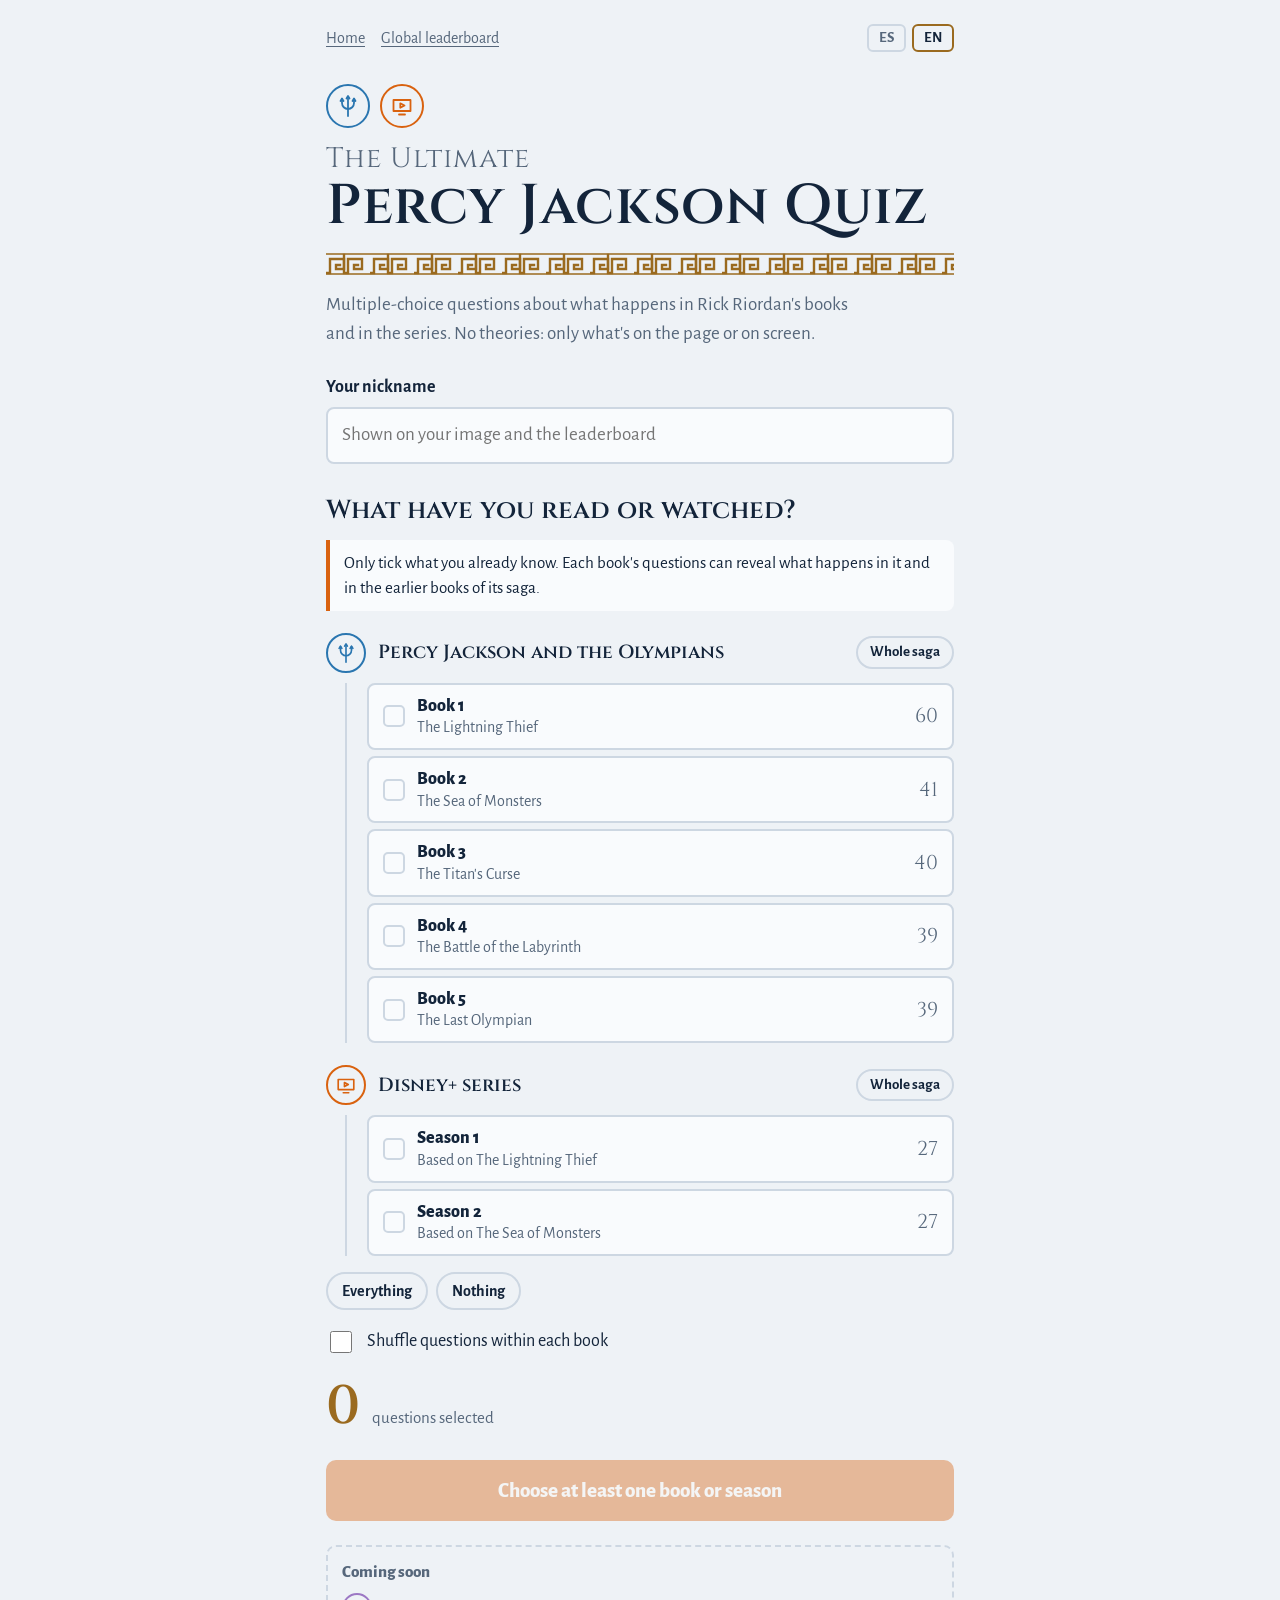
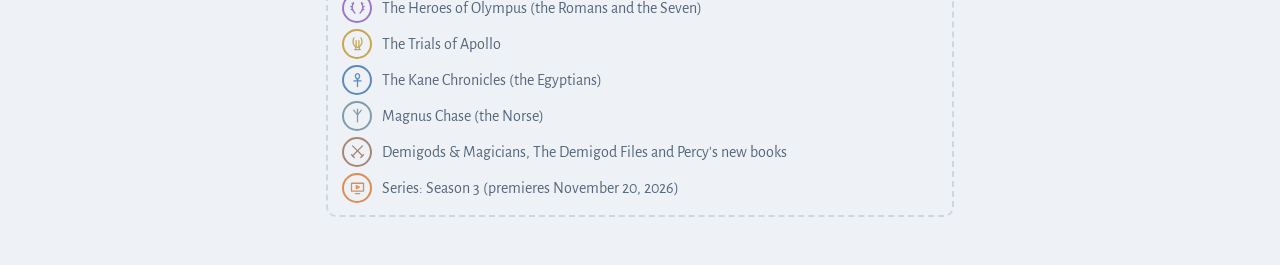
==== quiz/index.html @ 3abdea7b "Cuestionario Definitivo de Percy Jackson: libros 1-5 de PJO y temporadas 1-2 de la serie Motor del c" ====
<!DOCTYPE html>
<html lang="es">
<head>
<meta charset="utf-8">
<meta name="viewport" content="width=device-width, initial-scale=1, viewport-fit=cover">
<title>El Cuestionario Definitivo de Percy Jackson</title>
<meta name="description" content="Cuestionario de Percy Jackson libro por libro, con ranking global. The ultimate Percy Jackson quiz, book by book, with a global leaderboard.">
<link rel="preconnect" href="https://fonts.googleapis.com">
<link rel="preconnect" href="https://fonts.gstatic.com" crossorigin>
<link href="https://fonts.googleapis.com/css2?family=Cinzel:wght@400;600&family=Alegreya+Sans:wght@400;500;700;800&display=swap" rel="stylesheet">
<link rel="stylesheet" href="../comun.css">
<style>
/* ---------- inicio ---------- */
.counter-box{display:flex;align-items:baseline;gap:12px;margin:24px 0 4px}
.counter-box .big{font-family:var(--display);font-weight:600;font-size:54px;line-height:1;color:var(--bronze)}
.counter-box .lbl{color:var(--muted);font-size:17px}
.spoiler{border-left:4px solid var(--camp);background:var(--panel);padding:10px 14px;border-radius:0 8px 8px 0;margin:14px 0 0;font-size:17px}
.saga{margin-top:22px}
.saga-head{display:flex;align-items:center;gap:12px;margin-bottom:10px}
.saga-head .glyph{width:40px;height:40px}
.saga-head .glyph svg{width:22px;height:22px}
.saga-head h3{flex:1;margin:0;font-family:var(--display);font-weight:600;font-size:19px;line-height:1.2}
.saga-head .chip{font-size:15px;padding:3px 12px}
.parts{display:flex;flex-direction:column;gap:6px;padding-left:20px;border-left:2px solid var(--line);margin-left:19px}
.part{display:flex;align-items:center;gap:12px;background:var(--panel);border:2px solid var(--line);border-radius:8px;padding:10px 14px;cursor:pointer;user-select:none;transition:border-color .15s,background .15s}
.part input{position:absolute;opacity:0;pointer-events:none}
.part .box{flex:0 0 22px;height:22px;border-radius:5px;border:2px solid var(--line);display:grid;place-items:center}
.part .box svg{width:14px;height:14px;fill:none;stroke:var(--bg);stroke-width:3;stroke-linecap:round;stroke-linejoin:round;opacity:0}
.part.on{border-color:var(--sc,var(--bronze));background:var(--panel-2)}
.part.on .box{background:var(--sc,var(--bronze));border-color:var(--sc,var(--bronze))}
.part.on .box svg{opacity:1}
.part .txt{flex:1;min-width:0}
.part .name{font-weight:800;display:block;line-height:1.25}
.part .sub{color:var(--muted);font-size:16px;display:block;line-height:1.3}
.part .count{font-family:var(--display);font-size:20px;color:var(--muted)}
.part:has(input:focus-visible){outline:3px solid var(--bronze);outline-offset:2px}
.quick{display:flex;gap:8px;flex-wrap:wrap;margin:16px 0 0}
.toggle{display:flex;align-items:center;gap:12px;margin:18px 0 0;cursor:pointer}
.toggle input{width:22px;height:22px;accent-color:var(--bronze)}
.soon{margin-top:24px;border:2px dashed var(--line);border-radius:10px;padding:12px 14px}
.soon h3{margin:0 0 8px;font-size:17px;font-weight:800;color:var(--muted)}
.soon ul{margin:0;padding:0;list-style:none;display:flex;flex-direction:column;gap:6px}
.soon li{display:flex;align-items:center;gap:10px;color:var(--muted);font-size:16px}
.soon li .glyph{width:30px;height:30px;opacity:.7}
.soon li .glyph svg{width:17px;height:17px}

/* ---------- quiz ---------- */
.hud{position:sticky;top:env(safe-area-inset-top,0px);z-index:5;background:var(--bg);padding:10px 0 10px}
.hudrow{display:flex;align-items:center;gap:12px}
.hudrow .glyph{width:40px;height:40px}
.hudrow .glyph svg{width:22px;height:22px}
.hudtxt{flex:1;min-width:0}
.hudtxt b{display:block;font-family:var(--display);font-weight:600;font-size:18px;line-height:1.2;white-space:nowrap;overflow:hidden;text-overflow:ellipsis}
.hudtxt span{color:var(--muted);font-size:15px}
.hudscore{font-family:var(--display);font-weight:600;font-size:20px;color:var(--muted);white-space:nowrap}
.bar{height:8px;background:var(--panel-2);border-radius:99px;margin-top:10px;overflow:hidden;border:1px solid var(--line)}
.bar i{display:block;height:100%;background:var(--sc,var(--bronze));width:0;transition:width .3s}
.qcard{margin-top:8px}
.qsub{color:var(--muted);font-size:16px;margin:10px 0 2px}
.level{display:inline-block;font-size:14px;font-weight:700;padding:1px 10px;border-radius:99px;border:1.5px solid var(--line);color:var(--muted);margin-left:6px}
.qtext{font-family:var(--body);font-weight:700;font-size:clamp(24px,5.8vw,30px);line-height:1.22;margin:6px 0 18px;letter-spacing:-.005em}
.opts{display:flex;flex-direction:column;gap:10px}
.opt{display:flex;gap:14px;align-items:flex-start;text-align:left;width:100%;padding:13px 14px;border:2px solid var(--line);border-radius:8px;background:var(--panel);cursor:pointer;font-size:18px;line-height:1.35;transition:border-color .12s,background .12s}
.opt:hover:not(:disabled){border-color:var(--bronze)}
.opt .k{flex:0 0 30px;height:30px;border-radius:50%;background:var(--panel-2);display:grid;place-items:center;font-family:var(--display);font-weight:600;font-size:15px;border:1.5px solid var(--line)}
.opt:disabled{cursor:default}
.opt.right{border-color:var(--ok);background:var(--ok-soft)}
.opt.right .k{background:var(--ok);color:var(--bg);border-color:var(--ok)}
.opt.wrong{border-color:var(--bad);background:var(--bad-soft)}
.opt.wrong .k{background:var(--bad);color:#fff;border-color:var(--bad)}
.opt.dim{opacity:.55}
.feedback{min-height:28px;margin:14px 0 0;font-weight:800}
.feedback.ok{color:var(--ok)} .feedback.bad{color:var(--bad)}
.actions{display:flex;gap:10px;margin-top:10px}
.actions .cta{margin:0;flex:1}
.links{display:flex;justify-content:space-between;gap:12px;margin-top:22px}
.shake{animation:shake .3s}
@keyframes shake{25%{transform:translateX(-5px)}75%{transform:translateX(5px)}}

/* ---------- intermedio ---------- */
.inter{padding-top:6vh}
.inter .glyph{width:72px;height:72px}
.inter .glyph svg{width:40px;height:40px}
.inter .partno{font-weight:700;color:var(--muted);margin-top:18px}
.inter h2{font-family:var(--display);font-weight:600;font-size:clamp(32px,8vw,50px);line-height:1.05;margin:6px 0 10px}

/* ---------- resultado ---------- */
.ring{display:flex;gap:10px;margin-top:10px;flex-wrap:wrap}
.ring .glyph{animation:rise .6s ease-out both}
.ring .glyph:nth-child(2){animation-delay:.12s} .ring .glyph:nth-child(3){animation-delay:.24s}
@keyframes rise{from{opacity:0;transform:translateY(10px)}to{opacity:1;transform:none}}
.score{font-family:var(--display);font-weight:600;font-size:clamp(60px,17vw,100px);line-height:1;margin:18px 0 0}
.score small{font-size:.42em;color:var(--muted)}
.rank{font-family:var(--display);font-weight:600;font-size:clamp(25px,6.4vw,36px);line-height:1.12;margin:10px 0 4px}
.rank.perfect{color:var(--bronze)}
.pct{color:var(--muted)}
.breakdown{display:flex;flex-direction:column;gap:12px;margin-top:10px}
.brow .top{display:flex;justify-content:space-between;gap:10px;font-size:16px}
.brow .top b{font-weight:800}
.brow .top span{font-family:var(--display);font-size:17px;color:var(--muted)}
.brow .track{height:10px;background:var(--panel-2);border-radius:99px;overflow:hidden;border:1px solid var(--line);margin-top:4px}
.brow .track i{display:block;height:100%;background:var(--sc,var(--bronze))}
.share-preview{margin-top:16px;border-radius:10px;overflow:hidden;border:2px solid var(--line);background:var(--panel)}
.share-preview img{display:block;width:100%;height:auto}
.review-item{border:2px solid var(--line);border-radius:8px;padding:12px 14px;margin-top:10px;background:var(--panel)}
.review-item .q{font-weight:800;margin:0 0 6px}
.review-item .your{color:var(--bad);margin:0}
.review-item .good{color:var(--ok);margin:0}
.review-item .src{color:var(--muted);font-size:14px;margin:0 0 4px}
.pubbox{margin-top:30px;border:2px solid var(--line);border-radius:12px;padding:16px;background:var(--panel)}
.pubbox h2.sec{margin-top:0}
.pubbox input[type=text],.pubbox input[type=password]{background:var(--bg)}
.pubbox input[type=password]{letter-spacing:.3em}
.pubbox label.field{margin-top:14px}

/* ---------- ranking ---------- */
.topbar{display:flex;justify-content:flex-end;padding-top:4px}
.chips{display:flex;gap:8px;flex-wrap:wrap}
.board-list{display:flex;flex-direction:column;margin-top:14px;border:2px solid var(--line);border-radius:12px;overflow:hidden}
.brd{display:grid;grid-template-columns:44px 1fr auto;gap:10px;align-items:center;padding:10px 14px;border-top:1px solid var(--line);background:var(--panel);cursor:pointer}
.brd:first-child{border-top:0}
.brd .pos{font-family:var(--display);font-weight:600;font-size:24px;color:var(--muted)}
.brd.top1 .pos,.brd.top2 .pos,.brd.top3 .pos{color:var(--bronze)}
.brd .who{font-weight:800;overflow:hidden;text-overflow:ellipsis;white-space:nowrap}
.brd .who small{display:block;font-weight:400;color:var(--muted);font-size:14px}
.brd .pts{font-family:var(--display);font-weight:600;font-size:22px;text-align:right;line-height:1}
.brd .pts small{display:block;font-size:14px;color:var(--muted);font-family:var(--body);font-weight:400}
.brd.me{outline:2px solid var(--bronze);outline-offset:-2px}
.brd-detail{display:flex;flex-direction:column;gap:10px;padding:12px 14px 14px;background:var(--panel-2);border-top:1px solid var(--line);font-size:16px;color:var(--muted)}
.empty{padding:22px 14px;color:var(--muted);background:var(--panel)}
</style>
<script src="../config.js"></script>
<script src="../comun.js"></script>
</head>
<body>
<main class="wrap">

<nav class="langbar">
  <div style="display:flex;gap:16px">
    <a class="link" href="../" data-i18n="home"></a>
    <button class="link boardLink" data-i18n="board_link"></button>
  </div>
  <div class="langs" id="langs" role="group" aria-label="Idioma / Language"></div>
</nav>

<section id="loading"><p class="lede" style="padding-top:30vh">…</p></section>

<!-- INICIO -->
<section id="start" class="hidden">
  <div class="title-block">
    <div class="glyphs" id="titleGlyphs"></div>
    <h1><span class="small" data-i18n="title1"></span><span data-i18n="title2"></span></h1>
    <div class="meander" aria-hidden="true"></div>
    <p class="lede" data-i18n="lede"></p>
  </div>
  <div id="resumeBox" class="hidden">
    <button class="cta" id="resumeBtn" data-i18n="resume_btn"></button>
    <p class="note" id="resumeNote"></p>
  </div>
  <label class="field" for="name" data-i18n="nick_label"></label>
  <input type="text" id="name" maxlength="20" data-i18n-ph="nick_ph" autocomplete="nickname">
  <h2 class="sec" data-i18n="parts_h"></h2>
  <p class="spoiler" data-i18n="spoiler"></p>
  <div id="sagas"></div>
  <div class="quick">
    <button class="chip" data-quick="all" data-i18n="quick_all"></button>
    <button class="chip" data-quick="none" data-i18n="quick_none"></button>
  </div>
  <label class="toggle"><input type="checkbox" id="shuffle"> <span data-i18n="shuffle"></span></label>
  <div class="counter-box" aria-live="polite"><span class="big" id="selCount">0</span><span class="lbl" data-i18n="selected_q"></span></div>
  <button class="cta" id="startBtn"></button>
  <div class="soon"><h3 data-i18n="soon_h"></h3><ul id="soonList"></ul></div>
</section>

<!-- INTERMEDIO -->
<section id="inter" class="hidden inter">
  <div id="interGlyph"></div>
  <div class="partno" id="interNo"></div>
  <h2 id="interTitle"></h2>
  <p class="lede" id="interSub"></p>
  <button class="cta" id="interGo" data-i18n="inter_go"></button>
  <div class="links"><button class="link" id="interSkip" data-i18n="inter_skip"></button><button class="link" data-finish data-i18n="finish"></button></div>
</section>

<!-- PREGUNTAS -->
<section id="quiz" class="hidden">
  <div class="hud">
    <div class="hudrow"><span id="hudGlyph"></span><div class="hudtxt"><b id="hudPart"></b><span id="counter"></span></div><span class="hudscore" id="liveScore"></span></div>
    <div class="bar"><i id="barFill"></i></div>
  </div>
  <div class="qcard" id="qcard">
    <p class="qsub"><span id="qSub"></span><span class="level" id="qLevel"></span></p>
    <h2 class="qtext" id="qText"></h2>
    <div class="opts" id="opts"></div>
    <p class="feedback" id="feedback" aria-live="polite"></p>
    <div class="actions"><button class="cta hidden" id="nextBtn"></button></div>
  </div>
  <div class="links"><button class="link" id="skipBtn" data-i18n="skip_q"></button><button class="link" data-finish data-i18n="finish"></button></div>
</section>

<!-- RESULTADO -->
<section id="result" class="hidden">
  <div class="ring" id="ring"></div>
  <div class="score" id="score"></div>
  <div class="rank" id="rank"></div>
  <div class="pct" id="pct"></div>

  <div class="pubbox" id="pubBox">
    <h2 class="sec" data-i18n="pub_h"></h2>
    <p class="hint" data-i18n="pub_hint"></p>
    <label class="field" for="pubNick" data-i18n="nick_short"></label>
    <input type="text" id="pubNick" maxlength="20" autocomplete="nickname">
    <p class="form-msg info" id="nickMsg"></p>
    <label class="field" for="pubPin" data-i18n="pin_label"></label>
    <input type="password" id="pubPin" inputmode="numeric" pattern="[0-9]*" maxlength="6" autocomplete="current-password" data-i18n-ph="pin_ph">
    <p class="form-msg info" data-i18n="pin_note"></p>
    <button class="cta" id="pubBtn" data-i18n="pub_btn"></button>
    <p class="form-msg" id="pubMsg" aria-live="polite"></p>
  </div>

  <button class="cta" id="makeImg" data-i18n="make_img"></button>
  <div id="shareBox" class="hidden">
    <div class="share-preview"><img id="shareImg" alt=""></div>
    <button class="cta" id="saveImg" data-i18n="save_img"></button>
    <button class="ghost" id="shareBtn" data-i18n="share"></button>
    <p class="note" id="shareNote"></p>
  </div>

  <h2 class="sec" data-i18n="by_parts"></h2>
  <div class="breakdown" id="breakdown"></div>

  <button class="ghost" id="reviewBtn" style="margin-top:26px"></button>
  <div id="review" class="hidden"></div>
  <button class="ghost boardLink" data-i18n="board_link_btn"></button>
  <button class="ghost" id="againBtn" data-i18n="again"></button>
</section>

<!-- RANKING -->
<section id="board" class="hidden">
  <div class="topbar"><button class="link" id="boardBack" data-i18n="back"></button></div>
  <h2 class="sec" style="font-size:34px" data-i18n="board_h"></h2>
  <p class="hint" data-i18n="board_hint"></p>
  <div class="chips" id="boardChips"></div>
  <div class="board-list" id="boardList"></div>
  <button class="ghost" id="boardRefresh" data-i18n="refresh"></button>
</section>

</main>
<div class="toast hidden" id="toast" role="status"></div>
<script>
/* =====================================================================
   Idiomas. Para agregar uno nuevo (ej. portugués):
   1) crea preguntas.pt.json con los MISMOS id y la misma "correcta",
   2) agrega una entrada en LANGS y un bloque "pt" en TEXT y en SAGAS.
   ===================================================================== */
const LANGS = {
  es: { file: "preguntas.json",    label: "ES" },
  en: { file: "preguntas.en.json", label: "EN" }
};

/* Sagas: "num" es la decena de sus partes (parte 11 → saga 1, parte 91 → saga 9).
   Tiene que coincidir con la vista pj_leaderboard_sagas de Supabase. */
const SAGAS = {
  pjo:  {num:1, es:"Percy Jackson y los dioses del Olimpo", en:"Percy Jackson and the Olympians", unit:"book"},
  hoo:  {num:2, es:"Héroes del Olimpo", en:"The Heroes of Olympus", unit:"book"},
  toa:  {num:3, es:"Las pruebas de Apolo", en:"The Trials of Apollo", unit:"book"},
  kane: {num:4, es:"Las crónicas de los Kane", en:"The Kane Chronicles", unit:"book"},
  mag:  {num:5, es:"Magnus Chase y los dioses de Asgard", en:"Magnus Chase and the Gods of Asgard", unit:"book"},
  x:    {num:6, es:"Cruces y otros libros", en:"Crossovers and more", unit:"book"},
  tv:   {num:9, es:"Serie de Disney+", en:"Disney+ series", unit:"season"}
};
const SAGA_ORDER = ["pjo","hoo","toa","kane","mag","x","tv"];

const TEXT = {
es: {
  html_title: "El Cuestionario Definitivo de Percy Jackson",
  loading: "Cargando preguntas…",
  load_err: "No se pudieron cargar las preguntas. Si abriste el archivo directamente desde tu computador, súbelo a GitHub Pages o usa un servidor local.",
  home: "Inicio", board_link: "Ranking global",
  title1: "El Cuestionario Definitivo de", title2: "Percy Jackson",
  lede: "Preguntas de alternativas sobre lo que pasa en los libros de Rick Riordan y en la serie. Sin teorías: solo lo que está en la página o en pantalla.",
  selected_q: "preguntas seleccionadas",
  resume_btn: "Continuar donde quedé",
  resume_note: "Vas en la pregunta {i} de {n}. Si empiezas de nuevo, ese avance se reemplaza.",
  nick_label: "Tu nick", nick_short: "Nick",
  nick_ph: "Aparece en tu imagen y en el ranking",
  parts_h: "¿Qué has leído o visto?",
  spoiler: "Marca solo lo que ya conoces. Las preguntas de cada libro pueden revelar lo que pasa en él y en los anteriores de su saga.",
  quick_all: "Todo", quick_none: "Nada",
  saga_all: "Toda la saga", saga_none: "Quitar saga",
  shuffle: "Desordenar las preguntas dentro de cada libro",
  start_btn: "Empezar ({n} preguntas)",
  start_none: "Elige al menos un libro o temporada",
  book: "Libro {n}", season: "Temporada {n}",
  soon_h: "Próximamente",
  soon: [["hoo","Héroes del Olimpo (los romanos y los siete)"],["toa","Las pruebas de Apolo"],["kane","Las crónicas de los Kane (los egipcios)"],["mag","Magnus Chase (los nórdicos)"],["x","Semidioses y magos, Los archivos del semidiós y los libros nuevos de Percy"],["tv","Serie: Temporada 3 (se estrena el 20 de noviembre de 2026)"]],
  inter_no: "{saga} · {unit}",
  inter_count: "{n} preguntas.",
  inter_go: "Comenzar",
  inter_skip: "Saltar esta parte",
  finish: "Terminar y ver resultado",
  finish_confirm: "Toca otra vez: lo no respondido cuenta como incorrecto",
  skip_q: "Saltar pregunta",
  counter: "Pregunta {i} de {n}",
  live: "{n} ✓",
  lvl: { B: "Básico", I: "Intermedio", A: "Avanzado", E: "Experto" },
  correct: "Correcto.",
  wrong: "Incorrecto. Era la {l}.",
  next: "Siguiente", see_result: "Ver resultado",
  pct: "{p} % de aciertos",
  answered: " · respondiste {a} de {t}",
  pub_h: "Sube tu puntaje al ranking",
  pub_hint: "Tu mejor resultado en cada libro se suma a tu total. Si el nick es nuevo, queda registrado a tu nombre con este PIN; si ya es tuyo, usa el mismo PIN. Ese nick y PIN también servirán para los otros tests de Percy Jackson.",
  nick_rules: "De 3 a 20 caracteres: letras, números, punto, guion o guion bajo.",
  pin_label: "PIN de 6 dígitos", pin_ph: "••••••",
  pin_note: "Guárdalo: no se puede recuperar.",
  pub_btn: "Publicar mi puntaje", publishing: "Publicando…",
  nick_taken: "Este nick ya está registrado. Si es tuyo, escribe tu PIN.",
  nick_free: "Nick disponible. Quedará registrado con el PIN que elijas.",
  nick_banned: "Ese nick no está permitido. Elige otro.",
  err_nick_invalido: "El nick debe tener de 3 a 20 caracteres: letras, números, punto, guion o guion bajo.",
  err_nick_no_permitido: "Ese nick no está permitido. Elige otro.",
  err_pin_invalido: "El PIN debe tener exactamente 6 dígitos.",
  err_partes_invalidas: "No se reconocieron los libros jugados. Recarga la página e inténtalo otra vez.",
  err_respuestas_invalidas: "No se pudieron leer tus respuestas. Recarga la página e inténtalo otra vez.",
  err_reintentar: "Alguien registró ese nick en este mismo instante. Inténtalo de nuevo.",
  err_generic: "No se pudo publicar. Inténtalo otra vez.",
  pin_wrong: "PIN incorrecto para ese nick. Te quedan {n} intentos antes de un bloqueo de 15 minutos.",
  locked: "Demasiados intentos fallidos con ese nick. Espera 15 minutos o usa otro nick.",
  network: "No hay conexión con el servidor del ranking. Revisa tu internet e inténtalo otra vez.",
  registered: "Nick registrado. ",
  published: "Puesto {p} del ranking. Tu total: {c} correctas · libros y temporadas jugados: {n} · completos: {d}.",
  best_kept: " Esta vez no superaste tus mejores resultados por libro, así que tu total no cambió.",
  published_as: "Publicado como {nick}. Puesto {p} del ranking.",
  make_img: "Crear imagen para compartir", revealing: "Creando la imagen…",
  save_img: "Descargar imagen", share: "Compartir",
  save_note: "Si no se descargó, mantén presionada la imagen (o clic derecho) para guardarla.",
  copied: "Texto copiado: pégalo junto a tu imagen",
  img_alt: "Imagen con tu resultado",
  by_parts: "Por libro",
  review_show: "Ver mis errores", review_hide: "Ocultar mis errores",
  no_errors: "No tuviste errores. Nada que revisar.",
  your_answer: "Tu respuesta: {x}", unanswered: "Sin responder", right_answer: "Correcta: {x}",
  board_link_btn: "Ver ranking global", again: "Jugar otra vez",
  back: "Volver",
  board_h: "Ranking global",
  board_hint: "Cada nick suma su mejor resultado en cada libro y temporada, así que puedes jugarlos por separado y tu total se va acumulando. Filtra por saga para compararte solo en lo que has leído. Se ordena por respuestas correctas; en empate, gana quien respondió menos preguntas. Toca un nombre para ver su detalle.",
  filter_all: "Todo", filter_full: "Todo completo ({n})",
  detail_loading: "Cargando detalle…", detail_err: "No se pudo cargar el detalle.",
  board_loading: "Cargando…",
  board_empty: "Todavía no hay puntajes aquí. El primero puede ser el tuyo.",
  board_err: "No se pudo cargar el ranking. Revisa tu conexión y toca Actualizar.",
  board_off: "El ranking global todavía no está configurado en este sitio.",
  refresh: "Actualizar",
  row_of: "de {n}", row_sub: "{a} % · {d} de {n} completos",
  ranks: ["Mortal engañado por la Niebla","Sátiro buscador novato","Campista sin reconocer de la cabaña 11","Alumno de Quirón","Ganador de captura la bandera","Héroe con su propia misión","Consejero jefe de cabaña","Guardián del pino de Thalia","Invitado de honor en el Olimpo","Campeón de los dioses"],
  perfect_all: "Eres el Oráculo de Delfos: nada se te escapa",
  perfect_multi: "Eres Atenea: la sabiduría hecha diosa",
  perfect_part: {11:"Eres Percy Jackson: devolviste el rayo maestro", 12:"Eres Annabeth: escuchaste a las sirenas y viviste para contarlo", 13:"Eres Artemisa: ninguna presa se te escapa", 14:"Eres Dédalo: conoces cada pasillo del Laberinto", 15:"Eres el héroe de la Gran Profecía", 91:"Eres Quirón: entrenador de héroes, también en pantalla", 92:"Eres Tyson: el mejor hermano que un mestizo podría tener"},
  perfect_note: "100 % de aciertos. Desbloqueaste un título secreto.",
  img_correct: "respuestas correctas",
  img_pct: "{p} % de aciertos", img_pos: "puesto {p}",
  img_turn: "Resultado de {name}", img_done: "Mi resultado",
  img_title: "El Cuestionario Definitivo de Percy Jackson",
  img_cta_site: "¿Me superas? {site}", img_cta: "¿Sabes más que yo? Te reto.",
  share_text: "Saqué {r}/{t} en El Cuestionario Definitivo de Percy Jackson: \"{rank}\". ¿Me superas?{site}"
},
en: {
  html_title: "The Ultimate Percy Jackson Quiz",
  loading: "Loading questions…",
  load_err: "The questions couldn't be loaded. If you opened the file straight from your computer, upload it to GitHub Pages or use a local server.",
  home: "Home", board_link: "Global leaderboard",
  title1: "The Ultimate", title2: "Percy Jackson Quiz",
  lede: "Multiple-choice questions about what happens in Rick Riordan's books and in the series. No theories: only what's on the page or on screen.",
  selected_q: "questions selected",
  resume_btn: "Continue where I left off",
  resume_note: "You're on question {i} of {n}. Starting over replaces that progress.",
  nick_label: "Your nickname", nick_short: "Nickname",
  nick_ph: "Shown on your image and the leaderboard",
  parts_h: "What have you read or watched?",
  spoiler: "Only tick what you already know. Each book's questions can reveal what happens in it and in the earlier books of its saga.",
  quick_all: "Everything", quick_none: "Nothing",
  saga_all: "Whole saga", saga_none: "Clear saga",
  shuffle: "Shuffle questions within each book",
  start_btn: "Start ({n} questions)",
  start_none: "Choose at least one book or season",
  book: "Book {n}", season: "Season {n}",
  soon_h: "Coming soon",
  soon: [["hoo","The Heroes of Olympus (the Romans and the Seven)"],["toa","The Trials of Apollo"],["kane","The Kane Chronicles (the Egyptians)"],["mag","Magnus Chase (the Norse)"],["x","Demigods & Magicians, The Demigod Files and Percy's new books"],["tv","Series: Season 3 (premieres November 20, 2026)"]],
  inter_no: "{saga} · {unit}",
  inter_count: "{n} questions.",
  inter_go: "Begin",
  inter_skip: "Skip this part",
  finish: "Finish and see results",
  finish_confirm: "Tap again: unanswered questions count as wrong",
  skip_q: "Skip question",
  counter: "Question {i} of {n}",
  live: "{n} ✓",
  lvl: { B: "Basic", I: "Intermediate", A: "Advanced", E: "Expert" },
  correct: "Correct.",
  wrong: "Wrong. It was {l}.",
  next: "Next", see_result: "See results",
  pct: "{p}% correct",
  answered: " · you answered {a} of {t}",
  pub_h: "Post your score to the leaderboard",
  pub_hint: "Your best result in each book adds up to your total. If the nickname is new, it's registered to you with this PIN; if it's already yours, use the same PIN. The same nickname and PIN will work for the other Percy Jackson tests too.",
  nick_rules: "3 to 20 characters: letters, numbers, period, hyphen or underscore.",
  pin_label: "6-digit PIN", pin_ph: "••••••",
  pin_note: "Keep it safe: it can't be recovered.",
  pub_btn: "Post my score", publishing: "Posting…",
  nick_taken: "This nickname is already registered. If it's yours, enter your PIN.",
  nick_free: "Nickname available. It will be registered with the PIN you choose.",
  nick_banned: "That nickname isn't allowed. Choose another one.",
  err_nick_invalido: "The nickname must be 3 to 20 characters: letters, numbers, period, hyphen or underscore.",
  err_nick_no_permitido: "That nickname isn't allowed. Choose another one.",
  err_pin_invalido: "The PIN must be exactly 6 digits.",
  err_partes_invalidas: "The books you played weren't recognized. Reload the page and try again.",
  err_respuestas_invalidas: "Your answers couldn't be read. Reload the page and try again.",
  err_reintentar: "Someone registered that nickname at the same moment. Try again.",
  err_generic: "Your score couldn't be posted. Try again.",
  pin_wrong: "Wrong PIN for that nickname. {n} attempts left before a 15-minute lock.",
  locked: "Too many failed attempts with that nickname. Wait 15 minutes or use another nickname.",
  network: "Can't reach the leaderboard server. Check your connection and try again.",
  registered: "Nickname registered. ",
  published: "Rank {p} on the leaderboard. Your total: {c} correct · books and seasons played: {n} · completed: {d}.",
  best_kept: " This time you didn't beat your best results per book, so your total didn't change.",
  published_as: "Posted as {nick}. Rank {p} on the leaderboard.",
  make_img: "Create an image to share", revealing: "Creating the image…",
  save_img: "Download image", share: "Share",
  save_note: "If it didn't download, press and hold the image (or right-click it) to save it.",
  copied: "Text copied: paste it with your image",
  img_alt: "Image with your result",
  by_parts: "By book",
  review_show: "See my mistakes", review_hide: "Hide my mistakes",
  no_errors: "No mistakes. Nothing to review.",
  your_answer: "Your answer: {x}", unanswered: "Not answered", right_answer: "Correct: {x}",
  board_link_btn: "See the global leaderboard", again: "Play again",
  back: "Back",
  board_h: "Global leaderboard",
  board_hint: "Each nickname adds up its best result in each book and season, so you can play them separately and your total keeps growing. Filter by saga to compare yourself only on what you've read. Ranked by correct answers; ties go to whoever answered fewer questions. Tap a name to see the details.",
  filter_all: "Everything", filter_full: "All completed ({n})",
  detail_loading: "Loading details…", detail_err: "The details couldn't be loaded.",
  board_loading: "Loading…",
  board_empty: "No scores here yet. The first one could be yours.",
  board_err: "The leaderboard couldn't be loaded. Check your connection and tap Refresh.",
  board_off: "The global leaderboard isn't set up on this site yet.",
  refresh: "Refresh",
  row_of: "of {n}", row_sub: "{a}% · {d} of {n} completed",
  ranks: ["Mortal fooled by the Mist","Rookie satyr searcher","Unclaimed camper in Cabin 11","Chiron's student","Capture-the-flag winner","Hero with a quest of their own","Head cabin counselor","Guardian of Thalia's pine","Guest of honor on Olympus","Champion of the gods"],
  perfect_all: "You are the Oracle of Delphi: nothing gets past you",
  perfect_multi: "You are Athena: wisdom made goddess",
  perfect_part: {11:"You are Percy Jackson: you returned the master bolt", 12:"You are Annabeth: you heard the Sirens and lived to tell", 13:"You are Artemis: no quarry escapes you", 14:"You are Daedalus: you know every passage of the Labyrinth", 15:"You are the hero of the Great Prophecy", 91:"You are Chiron: trainer of heroes, on screen too", 92:"You are Tyson: the best brother a half-blood could have"},
  perfect_note: "100% correct. You unlocked a secret title.",
  img_correct: "correct answers",
  img_pct: "{p}% correct", img_pos: "rank {p}",
  img_turn: "{name}'s result", img_done: "My result",
  img_title: "The Ultimate Percy Jackson Quiz",
  img_cta_site: "Can you beat me? {site}", img_cta: "Think you know more? I dare you.",
  share_text: "I scored {r}/{t} on The Ultimate Percy Jackson Quiz: \"{rank}\". Can you beat me?{site}"
}
};

const CFG = window.PJ_CONFIG || {};
const API = (CFG.SUPABASE_URL || "").replace(/\/+$/, "");
const KEYAPI = CFG.SUPABASE_KEY || "";
const ONLINE = !!(API && KEYAPI);
const LETTERS = ["A","B","C","D"];
const KEY = "pj-quiz-v1";
const NICK_RE = /^[A-Za-z0-9_.ÁÉÍÓÚÜÑáéíóúüñ-]{3,20}$/;
const PIN_RE = /^[0-9]{6}$/;
const RANK_CUTS = [0, 0.1, 0.2, 0.3, 0.4, 0.5, 0.6, 0.7, 0.8, 0.9];
// Colores de cada saga en la imagen para compartir (siempre fondo oscuro)
const COLORS = {pjo:"#5fb2ee", hoo:"#b58ae6", toa:"#f0c24b", kane:"#6fa0ea", mag:"#8fc0d3", x:"#d39a73", tv:"#ff8a33"};

let LANG = "es", DATA = [], BYID = {};
const CACHE = {};
const $ = s => document.querySelector(s);
const screens = ["loading","start","inter","quiz","result","board"];
let prevScreen = "start";

function t(key, vars){
  let s = (TEXT[LANG] && TEXT[LANG][key]) ?? TEXT.es[key] ?? key;
  if (typeof s === "string" && vars) s = s.replace(/\{(\w+)\}/g, (_, k) => (k in vars ? vars[k] : ""));
  return s;
}
function sagaName(k){ return (SAGAS[k] || {})[LANG] || k; }
function unitLabel(p){ return t((SAGAS[p.saga] || {}).unit === "season" ? "season" : "book", {n: p.libro}); }
function partName(p){ return `${unitLabel(p)}: ${p.title}`; }
function scVar(p){ return `var(--s-${p.saga})`; }
function currentScreen(){ return screens.find(s => !$("#"+s).classList.contains("hidden")); }
function show(id){
  const curId = currentScreen();
  if (id === "board" && curId && curId !== "board") prevScreen = curId;
  screens.forEach(s => $("#"+s).classList.toggle("hidden", s !== id));
  window.scrollTo(0, 0);
}
function toast(msg){const el=$("#toast");el.textContent=msg;el.classList.remove("hidden");clearTimeout(el._h);el._h=setTimeout(()=>el.classList.add("hidden"),2800);}
function store(k,v){try{localStorage.setItem(k,v);}catch(e){}}
function read(k){try{return localStorage.getItem(k);}catch(e){return null;}}

let S = null;
function save(){store(KEY,JSON.stringify(S));}
function load(){try{return JSON.parse(read(KEY)||"null");}catch(e){return null;}}
function clearSave(){try{localStorage.removeItem(KEY);}catch(e){}}

/* ---------- idioma ---------- */
function sagasPresent(){ return SAGA_ORDER.filter(k => DATA.some(p => p.saga === k)); }
function applyStatic(){
  document.documentElement.lang = LANG;
  document.title = t("html_title");
  document.querySelectorAll("[data-i18n]").forEach(el => { el.textContent = t(el.dataset.i18n); });
  document.querySelectorAll("[data-i18n-ph]").forEach(el => { el.placeholder = t(el.dataset.i18nPh); });
  $("#shareImg").alt = t("img_alt");
  document.querySelectorAll("[data-finish]").forEach(b => { b.dataset.label = t("finish"); b.dataset.armed = ""; b.textContent = t("finish"); });
  const soon = $("#soonList"); soon.innerHTML = "";
  t("soon").forEach(([k, txt]) => { const li = document.createElement("li"); li.innerHTML = PJ.glyph(k) + '<span class="soon-t"></span>'; li.querySelector(".soon-t").textContent = txt; soon.appendChild(li); });
  renderBoardChips();
  const box = $("#langs"); box.innerHTML = "";
  Object.entries(LANGS).forEach(([code, l]) => {
    const b = document.createElement("button");
    b.className = "langbtn" + (code === LANG ? " on" : "");
    b.textContent = l.label; b.setAttribute("aria-pressed", code === LANG);
    b.addEventListener("click", () => setLang(code));
    box.appendChild(b);
  });
}
async function fetchLang(code){
  if (CACHE[code]) return CACHE[code];
  const r = await fetch(LANGS[code].file, {cache: "no-cache"});
  if (!r.ok) throw new Error("load");
  const raw = await r.json();
  CACHE[code] = raw.map(p => ({n:p.parte, saga:p.saga, libro:p.libro, short:p.corto, title:p.titulo,
    q:p.preguntas.map(q => ({id:q.id, lvl:q.nivel, sub:q.sub, text:q.pregunta, opts:q.opciones, ok:"abcd".indexOf(q.correcta)}))}));
  return CACHE[code];
}
function indexData(){ BYID = {}; DATA.forEach(p => p.q.forEach(q => BYID[q.id] = q)); }
async function setLang(code){
  if (!LANGS[code]) return;
  let data;
  try { data = await fetchLang(code); } catch(e) { toast(t("load_err")); return; }
  LANG = code; PJ.saveLang(code);
  DATA = data; indexData();
  applyStatic();
  const scr = currentScreen();
  if (scr === "start") { renderParts(); renderResume(); }
  else if (scr === "inter") showInter(cur()[0]);
  else if (scr === "quiz") renderQ();
  else if (scr === "result") renderResult(false);
  else if (scr === "board") loadBoard();
}

/* ---------- API ---------- */
function headers(){
  const h={"Content-Type":"application/json","apikey":KEYAPI};
  if(KEYAPI.startsWith("eyJ")) h["Authorization"]="Bearer "+KEYAPI;
  return h;
}
async function rpc(fn, body){
  const r = await fetch(`${API}/rest/v1/rpc/${fn}`,{method:"POST",headers:headers(),body:JSON.stringify(body)});
  if(!r.ok) throw new Error("http_"+r.status);
  return r.json();
}

/* ---------- inicio ---------- */
const selected = new Set();
const CHECK = '<svg viewBox="0 0 16 16"><path d="M3 8.5 6.5 12 13 4.5"/></svg>';
function renderParts(){
  const wrap=$("#sagas"); wrap.innerHTML="";
  sagasPresent().forEach(k=>{
    const parts=DATA.filter(p=>p.saga===k);
    const allOn=parts.every(p=>selected.has(p.n));
    const sec=document.createElement("div"); sec.className="saga";
    sec.innerHTML=`<div class="saga-head">${PJ.glyph(k)}<h3></h3><button class="chip"></button></div><div class="parts"></div>`;
    sec.querySelector("h3").textContent=sagaName(k);
    const chip=sec.querySelector(".chip");
    chip.textContent=allOn?t("saga_none"):t("saga_all");
    chip.addEventListener("click",()=>{parts.forEach(p=>allOn?selected.delete(p.n):selected.add(p.n));renderParts();});
    const box=sec.querySelector(".parts");
    parts.forEach(p=>{
      const on=selected.has(p.n);
      const l=document.createElement("label");
      l.className="part"+(on?" on":"");
      l.style.setProperty("--sc",scVar(p));
      l.innerHTML=`<input type="checkbox" ${on?"checked":""}><span class="box">${CHECK}</span><span class="txt"><span class="name"></span><span class="sub"></span></span><span class="count">${p.q.length}</span>`;
      l.querySelector(".name").textContent=unitLabel(p);
      l.querySelector(".sub").textContent=p.title;
      l.querySelector("input").addEventListener("change",e=>{e.target.checked?selected.add(p.n):selected.delete(p.n);renderParts();});
      box.appendChild(l);
    });
    wrap.appendChild(sec);
  });
  const n=DATA.filter(p=>selected.has(p.n)).reduce((s,p)=>s+p.q.length,0);
  $("#selCount").textContent=n;
  $("#startBtn").disabled=n===0;
  $("#startBtn").textContent=n?t("start_btn",{n}):t("start_none");
}
function renderResume(){
  if(S&&!S.done&&S.pos<S.order.length){
    $("#resumeBox").classList.remove("hidden");
    $("#resumeNote").textContent=t("resume_note",{i:S.pos+1,n:S.order.length});
  } else $("#resumeBox").classList.add("hidden");
}
document.querySelectorAll("[data-quick]").forEach(b=>b.addEventListener("click",()=>{
  selected.clear();
  if(b.dataset.quick==="all")DATA.forEach(p=>selected.add(p.n));
  renderParts();
}));
function shuffleArr(a){for(let i=a.length-1;i>0;i--){const j=Math.floor(Math.random()*(i+1));[a[i],a[j]]=[a[j],a[i]];}return a;}

$("#startBtn").addEventListener("click",()=>{
  const order=[];
  DATA.forEach((p,pi)=>{ if(!selected.has(p.n))return;
    const idx=p.q.map((_,qi)=>qi); if($("#shuffle").checked)shuffleArr(idx);
    idx.forEach(qi=>order.push([pi,qi]));
  });
  const name=$("#name").value.trim();
  if(name)PJ.saveNick(name);
  S={name,order,pos:0,answers:{},done:false,seenInter:-1,published:null};
  save(); step();
});
$("#resumeBtn").addEventListener("click",()=>step());

/* ---------- flujo ---------- */
function cur(){return S.order[S.pos];}
function qAt(pi,qi){return DATA[pi].q[qi];}
function step(){
  if(S.pos>=S.order.length){finish();return;}
  const [pi]=cur();
  const prev=S.pos>0?S.order[S.pos-1][0]:-1;
  if(pi!==prev && S.seenInter!==S.pos){showInter(pi);return;}
  renderQ();
}
function showInter(pi){
  const p=DATA[pi];
  const count=S.order.filter(o=>o[0]===pi).length;
  $("#interGlyph").innerHTML=PJ.glyph(p.saga);
  $("#interNo").textContent=t("inter_no",{saga:sagaName(p.saga),unit:unitLabel(p)});
  $("#interTitle").textContent=p.title;
  $("#interSub").textContent=t("inter_count",{n:count});
  show("inter"); $("#interGo").focus();
}
$("#interGo").addEventListener("click",()=>{S.seenInter=S.pos;save();renderQ();});
$("#interSkip").addEventListener("click",()=>{
  const pi=cur()[0];
  while(S.pos<S.order.length && S.order[S.pos][0]===pi)S.pos++;
  save(); step();
});
function correctCount(){let c=0;for(const id in S.answers){const q=BYID[id];if(q&&S.answers[id]===q.ok)c++;}return c;}

let locked=false;
function renderQ(){
  show("quiz"); locked=false;
  const [pi,qi]=cur(); const p=DATA[pi]; const q=qAt(pi,qi);
  const frac=S.pos/S.order.length;
  $("#hudGlyph").innerHTML=PJ.glyph(p.saga);
  $("#hudPart").textContent=p.title;
  $("#barFill").style.setProperty("--sc",scVar(p));
  $("#barFill").style.width=(frac*100)+"%";
  $("#counter").textContent=t("counter",{i:S.pos+1,n:S.order.length});
  $("#liveScore").textContent=t("live",{n:correctCount()});
  $("#qSub").textContent=q.sub;
  $("#qLevel").textContent=t("lvl")[q.lvl]||q.lvl;
  $("#qText").textContent=q.text;
  const box=$("#opts"); box.innerHTML="";
  q.opts.forEach((txt,i)=>{
    const b=document.createElement("button");
    b.className="opt"; b.dataset.i=i;
    b.innerHTML=`<span class="k">${LETTERS[i]}</span><span class="t"></span>`;
    b.querySelector(".t").textContent=txt;
    b.addEventListener("click",()=>answer(i));
    box.appendChild(b);
  });
  $("#feedback").textContent=""; $("#feedback").className="feedback";
  $("#nextBtn").classList.add("hidden");
  if(q.id in S.answers) reveal(S.answers[q.id],true);
}
function answer(i){
  if(locked)return;
  const [pi,qi]=cur();
  S.answers[qAt(pi,qi).id]=i; save();
  reveal(i,false);
}
function reveal(i,silent){
  locked=true;
  const [pi,qi]=cur(); const ok=qAt(pi,qi).ok;
  document.querySelectorAll(".opt").forEach(b=>{
    const j=+b.dataset.i; b.disabled=true;
    if(j===ok)b.classList.add("right"); else if(j===i)b.classList.add("wrong"); else b.classList.add("dim");
  });
  const fb=$("#feedback");
  if(i===ok){fb.textContent=t("correct");fb.className="feedback ok";}
  else{fb.textContent=t("wrong",{l:LETTERS[ok]});fb.className="feedback bad";if(!silent){$("#qcard").classList.add("shake");setTimeout(()=>$("#qcard").classList.remove("shake"),320);}}
  $("#liveScore").textContent=t("live",{n:correctCount()});
  const nb=$("#nextBtn"); nb.classList.remove("hidden");
  nb.textContent=S.pos+1>=S.order.length?t("see_result"):t("next");
  nb.focus({preventScroll:true});
}
$("#nextBtn").addEventListener("click",()=>{S.pos++;save();step();});
$("#skipBtn").addEventListener("click",()=>{S.pos++;save();step();});
document.querySelectorAll("[data-finish]").forEach(b=>{b.addEventListener("click",()=>{
  if(b.dataset.armed==="1"){b.dataset.armed="";b.textContent=b.dataset.label;finish();return;}
  b.dataset.armed="1";b.textContent=t("finish_confirm");
  clearTimeout(b._t);b._t=setTimeout(()=>{b.dataset.armed="";b.textContent=b.dataset.label;},4000);
});});
document.addEventListener("keydown",e=>{
  if($("#quiz").classList.contains("hidden"))return;
  if(e.target.tagName==="INPUT")return;
  const map={"1":0,"2":1,"3":2,"4":3,"a":0,"b":1,"c":2,"d":3};
  const k=e.key.toLowerCase();
  if(k in map && !locked){e.preventDefault();answer(map[k]);}
  else if(e.key==="Enter" && locked && document.activeElement!==$("#nextBtn")){e.preventDefault();$("#nextBtn").click();}
});

/* ---------- resultado ---------- */
function stats(){
  const total=S.order.length, right=correctCount();
  const per=[];
  DATA.forEach((p,pi)=>{
    const qs=S.order.filter(o=>o[0]===pi); if(!qs.length)return;
    let r=0; qs.forEach(([a,b])=>{const q=qAt(a,b);if(S.answers[q.id]===q.ok)r++;});
    per.push({p,right:r,total:qs.length});
  });
  const pct=total?right/total:0;
  let ri=0; RANK_CUTS.forEach((c,i)=>{if(pct>=c)ri=i;});
  let rank=t("ranks")[ri], perfect=false;
  if(total>0 && right===total){
    perfect=true;
    const played=[...new Set(S.order.map(o=>DATA[o[0]].n))];
    if(played.length===DATA.length) rank=t("perfect_all");
    else if(played.length===1) rank=(t("perfect_part")||{})[played[0]]||t("perfect_multi");
    else rank=t("perfect_multi");
  }
  return {total,right,pct,rank,perfect,per,answered:Object.keys(S.answers).length};
}
function playedSagas(){ return SAGA_ORDER.filter(k => S.order.some(o => DATA[o[0]].saga === k)); }
let lastBlob=null,lastUrl=null,reviewOpen=false;
function finish(){
  S.done=true; save();
  show("result");
  $("#ring").innerHTML=playedSagas().map(k=>PJ.glyph(k)).join("");
  reviewOpen=false;
  renderResult(true);
}
function renderResult(fresh){
  const st=stats();
  $("#score").innerHTML=`${st.right}<small>/${st.total}</small>`;
  $("#rank").textContent=st.rank;
  $("#rank").classList.toggle("perfect",st.perfect);
  $("#pct").textContent=st.perfect?t("perfect_note"):t("pct",{p:Math.round(st.pct*100)})+(st.answered<st.total?t("answered",{a:st.answered,t:st.total}):"");
  const bd=$("#breakdown"); bd.innerHTML="";
  st.per.forEach(x=>bd.appendChild(partRow(x.p,x.right,x.total,true)));
  if(fresh){ $("#shareBox").classList.add("hidden"); $("#makeImg").classList.remove("hidden"); lastBlob=null; }
  else if(!$("#shareBox").classList.contains("hidden")) redrawImage();
  renderReview();
  setupPublish(fresh);
}
function partRow(p,right,total,has){
  const row=document.createElement("div"); row.className="brow";
  row.innerHTML=`<div class="top"><b></b><span>${has?`${right}/${total}`:"–"}</span></div><div class="track"><i style="width:${has&&total?right/total*100:0}%;--sc:${scVar(p)}"></i></div>`;
  row.querySelector("b").textContent=`${p.short} · ${p.title}`;
  return row;
}
function renderReview(){
  const r=$("#review");
  $("#reviewBtn").textContent=reviewOpen?t("review_hide"):t("review_show");
  r.classList.toggle("hidden",!reviewOpen);
  if(!reviewOpen){r.innerHTML="";return;}
  r.innerHTML=""; let n=0;
  S.order.forEach(([pi,qi])=>{
    const q=qAt(pi,qi); const a=S.answers[q.id];
    if(a===q.ok)return; n++;
    const d=document.createElement("div"); d.className="review-item";
    const src=document.createElement("p"); src.className="src"; src.textContent=`${DATA[pi].title} · ${q.sub}`;
    const qq=document.createElement("p"); qq.className="q"; qq.textContent=q.text;
    const y=document.createElement("p"); y.className="your"; y.textContent=a===undefined?t("unanswered"):t("your_answer",{x:`${LETTERS[a]}) ${q.opts[a]}`});
    const g=document.createElement("p"); g.className="good"; g.textContent=t("right_answer",{x:`${LETTERS[q.ok]}) ${q.opts[q.ok]}`});
    d.append(src,qq,y,g); r.appendChild(d);
  });
  if(!n){const p=document.createElement("p");p.className="note";p.textContent=t("no_errors");r.appendChild(p);}
}
$("#reviewBtn").addEventListener("click",()=>{reviewOpen=!reviewOpen;renderReview();});
$("#againBtn").addEventListener("click",()=>{clearSave();S=null;renderResume();renderParts();show("start");});

/* ---------- publicar ---------- */
function setupPublish(fresh){
  const box=$("#pubBox");
  if(!ONLINE){box.classList.add("hidden");return;}
  box.classList.remove("hidden");
  if(fresh){ $("#pubNick").value=S.name||PJ.readNick(); $("#pubPin").value=""; }
  if(S.published){
    lockPublish(t("published_as",{nick:S.published.nick,p:S.published.puesto}),"ok");
  }else{
    $("#pubBtn").disabled=false;$("#pubNick").disabled=false;$("#pubPin").disabled=false;
    if(fresh){$("#pubMsg").textContent="";$("#pubMsg").className="form-msg";}
    checkNick();
  }
}
function lockPublish(msg,cls){
  $("#nickMsg").textContent="";
  $("#pubBtn").disabled=true;$("#pubNick").disabled=true;$("#pubPin").disabled=true;
  $("#pubMsg").textContent=msg;$("#pubMsg").className="form-msg "+cls;
}
let nickTimer=null;
async function checkNick(){
  const nick=$("#pubNick").value.trim(); const m=$("#nickMsg");
  if(!NICK_RE.test(nick)){m.textContent=t("nick_rules");m.className="form-msg info";return;}
  try{
    const st=await rpc("pj_nick_status",{p_nick:nick});
    if(nick!==$("#pubNick").value.trim())return;
    if(st==="no_permitido"){m.textContent=t("nick_banned");m.className="form-msg bad";}
    else if(st==="ocupado"){m.textContent=t("nick_taken");m.className="form-msg info";}
    else {m.textContent=t("nick_free");m.className="form-msg ok";}
  }catch(e){m.textContent=t("nick_rules");m.className="form-msg info";}
}
$("#pubNick").addEventListener("input",()=>{clearTimeout(nickTimer);nickTimer=setTimeout(checkNick,450);});
$("#pubPin").addEventListener("input",e=>{const v=e.target.value.replace(/\D/g,"").slice(0,6);if(v!==e.target.value)e.target.value=v;});
$("#pubBtn").addEventListener("click",async()=>{
  const nick=$("#pubNick").value.trim(), pin=$("#pubPin").value;
  const msg=$("#pubMsg");
  if(!NICK_RE.test(nick)){msg.textContent=t("err_nick_invalido");msg.className="form-msg bad";return;}
  if(!PIN_RE.test(pin)){msg.textContent=t("err_pin_invalido");msg.className="form-msg bad";return;}
  const parts=[...new Set(S.order.map(o=>DATA[o[0]].n))];
  const answers={}; S.order.forEach(([pi,qi])=>{const id=qAt(pi,qi).id;if(id in S.answers)answers[id]=S.answers[id];});
  $("#pubBtn").disabled=true; msg.textContent=t("publishing"); msg.className="form-msg info";
  try{
    const r=await rpc("pj_submit_score",{p_nick:nick,p_pin:pin,p_parts:parts,p_answers:answers});
    if(r.ok){
      PJ.saveNick(nick);
      S.published={nick,puesto:r.puesto}; S.name=nick; save();
      const extra=r.mejoro?"":t("best_kept");
      lockPublish((r.nuevo?t("registered"):"")+t("published",{p:r.puesto??"–",c:r.acum_correct,n:r.partes_jugadas,d:r.partes_completas})+extra,"ok");
      if(!$("#shareBox").classList.contains("hidden"))redrawImage();
      return;
    }
    $("#pubBtn").disabled=false;
    if(r.error==="pin_incorrecto")msg.textContent=t("pin_wrong",{n:r.intentos_restantes});
    else if(r.error==="bloqueado")msg.textContent=t("locked");
    else msg.textContent=t("err_"+r.error)!==("err_"+r.error)?t("err_"+r.error):t("err_generic");
    msg.className="form-msg bad";
  }catch(e){
    $("#pubBtn").disabled=false;
    msg.textContent=t("network");
    msg.className="form-msg bad";
  }
});

/* ---------- ranking ---------- */
let boardFilter="all";
function renderBoardChips(){
  const box=$("#boardChips"); if(!box)return; box.innerHTML="";
  const opts=[["all",t("filter_all")],["full",t("filter_full",{n:DATA.length})]];
  if(sagasPresent().length>1) sagasPresent().forEach(k=>opts.push(["saga:"+k,sagaName(k)]));
  opts.forEach(([f,label])=>{
    const b=document.createElement("button");
    b.className="chip"+(f===boardFilter?" on":""); b.textContent=label;
    b.addEventListener("click",()=>{boardFilter=f;renderBoardChips();loadBoard();});
    box.appendChild(b);
  });
}
document.querySelectorAll(".boardLink").forEach(b=>b.addEventListener("click",()=>{show("board");loadBoard();}));
$("#boardBack").addEventListener("click",()=>{
  const target=prevScreen==="board"||prevScreen==="loading"?"start":prevScreen;
  if(target==="start"){renderParts();renderResume();}
  show(target);
});
$("#boardRefresh").addEventListener("click",loadBoard);
async function loadBoard(){
  const list=$("#boardList");
  const msg=txt=>{list.innerHTML="";const d=document.createElement("div");d.className="empty";d.textContent=txt;list.appendChild(d);};
  if(!ONLINE){msg(t("board_off"));return;}
  msg(t("board_loading"));
  const sel="select=nick,correct,answered,parts_completed,accuracy&order=correct.desc,answered.asc,updated_at.asc&limit=100";
  let url=`${API}/rest/v1/pj_leaderboard?${sel}`, nParts=DATA.length;
  if(boardFilter==="full")url+=`&parts_completed=gte.${DATA.length}`;
  else if(boardFilter.startsWith("saga:")){
    const k=boardFilter.slice(5);
    url=`${API}/rest/v1/pj_leaderboard_sagas?${sel}&saga=eq.${SAGAS[k].num}`;
    nParts=DATA.filter(p=>p.saga===k).length;
  }
  try{
    const r=await fetch(url,{headers:headers()});
    if(!r.ok)throw new Error();
    const rows=await r.json();
    list.innerHTML="";
    if(!rows.length){msg(t("board_empty"));return;}
    const me=PJ.readNick().toLowerCase();
    rows.forEach((x,i)=>{
      const d=document.createElement("div");
      d.className="brd"+(i<3?` top${i+1}`:"")+(x.nick.toLowerCase()===me?" me":"");
      d.innerHTML=`<span class="pos">${i+1}</span><span class="who"><span class="n"></span><small></small></span><span class="pts">${x.correct}<small></small></span>`;
      d.querySelector(".n").textContent=x.nick;
      d.querySelector(".who small").textContent=t("row_sub",{a:Number(x.accuracy ?? 0).toLocaleString(LANG),d:x.parts_completed,n:nParts});
      d.querySelector(".pts small").textContent=t("row_of",{n:x.answered});
      d.tabIndex=0; d.setAttribute("role","button");
      const det=document.createElement("div"); det.className="brd-detail hidden";
      const toggle=()=>toggleDetail(x.nick,det);
      d.addEventListener("click",toggle);
      d.addEventListener("keydown",e=>{if(e.key==="Enter"||e.key===" "){e.preventDefault();toggle();}});
      list.appendChild(d); list.appendChild(det);
    });
  }catch(e){msg(t("board_err"));}
}
async function toggleDetail(nick,box){
  if(!box.classList.contains("hidden")){box.classList.add("hidden");return;}
  box.classList.remove("hidden"); box.textContent=t("detail_loading");
  try{
    const r=await fetch(`${API}/rest/v1/pj_leaderboard_parts?select=part,correct,answered,total&nick=eq.${encodeURIComponent(nick)}&order=part.asc`,{headers:headers()});
    if(!r.ok)throw new Error();
    const rows=await r.json(); box.innerHTML="";
    const byPart={}; rows.forEach(x=>byPart[x.part]=x);
    const k=boardFilter.startsWith("saga:")?boardFilter.slice(5):null;
    DATA.filter(p=>!k||p.saga===k).forEach(p=>{
      const x=byPart[p.n];
      box.appendChild(partRow(p,x?x.correct:0,x?x.total:p.q.length,!!x));
    });
  }catch(e){box.textContent=t("detail_err");}
}

/* ---------- imagen para compartir ---------- */
function siteText(){return /^https?:/.test(location.protocol)?(location.host+location.pathname.replace(/index\.html$/,"")).replace(/\/$/,""):"";}
function drawMeander(g,x,y,w,color){
  // greca griega: un módulo cada 44 px, 22 px de alto
  g.save(); g.strokeStyle=color; g.lineWidth=3; g.lineCap="square";
  g.beginPath(); g.moveTo(x,y); g.lineTo(x+w,y); g.moveTo(x,y+22); g.lineTo(x+w,y+22); g.stroke();
  for(let ox=x; ox+44<=x+w+0.1; ox+=44){
    g.beginPath();
    g.moveTo(ox+2,y+22); g.lineTo(ox+2,y+5); g.lineTo(ox+30,y+5); g.lineTo(ox+30,y+16); g.lineTo(ox+14,y+16); g.lineTo(ox+14,y+11); g.lineTo(ox+22,y+11);
    g.stroke();
  }
  g.restore();
}
async function drawCard(){
  const st=stats();
  try{await Promise.all([document.fonts.load('600 80px "Cinzel"'),document.fonts.load('700 30px "Alegreya Sans"')]);}catch(e){}
  const W=1080,H=1350,c=document.createElement("canvas");c.width=W;c.height=H;const g=c.getContext("2d");
  const BG="#08121f", PANEL="#0f1d30", LINE="#24405f", TEXT_C="#e6edf5", MUTED="#93a6bc", BRONZE="#d9ad62";
  g.fillStyle=BG;g.fillRect(0,0,W,H);
  const mx=60,my=60,mw=W-120,mh=700;
  g.fillStyle=PANEL;roundRect(g,mx,my,mw,mh,24);g.fill();
  g.strokeStyle=LINE;g.lineWidth=4;roundRect(g,mx,my,mw,mh,24);g.stroke();
  // símbolos de las sagas jugadas
  const sg=playedSagas(); const gap=130;
  sg.forEach((k,i)=>{
    const cx=W/2+(i-(sg.length-1)/2)*gap, cy=my+120;
    g.beginPath();g.arc(cx,cy,46,0,Math.PI*2);g.strokeStyle=COLORS[k];g.lineWidth=4;g.stroke();
    PJ.drawGlyph(g,k,cx,cy,54,COLORS[k]);
  });
  g.textAlign="center";
  let fs=210;const big=st.right+"/"+st.total;g.font='600 '+fs+'px "Cinzel", serif';
  while(g.measureText(big).width>mw-80&&fs>100){fs-=10;g.font='600 '+fs+'px "Cinzel", serif';}
  g.fillStyle=BRONZE;g.fillText(big,W/2,my+420);
  g.font='700 50px "Alegreya Sans", sans-serif';g.fillStyle=TEXT_C;g.fillText(t("img_correct"),W/2,my+510);
  g.font='500 40px "Alegreya Sans", sans-serif';g.fillStyle=MUTED;
  const sub=t("img_pct",{p:Math.round(st.pct*100)})+(S.published?"  ·  "+t("img_pos",{p:S.published.puesto}):"");
  g.fillText(sub,W/2,my+590);
  drawMeander(g,mx+40,my+mh-70,mw-80,BRONZE);
  g.textAlign="left";
  g.fillStyle=MUTED;g.font='500 36px "Alegreya Sans", sans-serif';
  const who=(S.published&&S.published.nick)||S.name;
  g.fillText(who?t("img_turn",{name:who}):t("img_done"),mx,my+mh+80);
  g.fillStyle=st.perfect?BRONZE:TEXT_C;g.font='600 60px "Cinzel", serif';
  const endY=wrapText(g,st.rank,mx,my+mh+156,mw,70);
  const y=Math.max(my+mh+250,endY+50); const rows=st.per.slice(0,10); const gp=14; const bw=(mw-(rows.length-1)*gp)/Math.max(rows.length,1);
  rows.forEach((x,i)=>{const bx=mx+i*(bw+gp);g.fillStyle="#162a43";roundRect(g,bx,y,bw,22,11);g.fill();
    const w=x.total?bw*x.right/x.total:0; if(w>2){g.fillStyle=COLORS[x.p.saga];roundRect(g,bx,y,Math.max(w,22),22,11);g.fill();}
    g.fillStyle=MUTED;g.font='700 '+(rows.length>5?24:28)+'px "Alegreya Sans", sans-serif';g.fillText(`${x.p.short} · ${x.right}/${x.total}`,bx,y+60);});
  g.fillStyle=BRONZE;g.font='600 44px "Cinzel", serif';
  wrapText(g,t("img_title"),mx,H-130,mw,50);
  g.fillStyle=MUTED;g.font='500 30px "Alegreya Sans", sans-serif';
  const site=siteText();
  g.fillText(site?t("img_cta_site",{site}):t("img_cta"),mx,H-58);
  return new Promise(r=>c.toBlob(r,"image/png"));
}
function roundRect(g,x,y,w,h,r){g.beginPath();g.moveTo(x+r,y);g.arcTo(x+w,y,x+w,y+h,r);g.arcTo(x+w,y+h,x,y+h,r);g.arcTo(x,y+h,x,y,r);g.arcTo(x,y,x+w,y,r);g.closePath();}
function wrapText(g,s,x,y,mw,lh){const ws=s.split(" ");let line="";for(const w of ws){const test=line?line+" "+w:w;if(g.measureText(test).width>mw&&line){g.fillText(line,x,y);line=w;y+=lh;}else line=test;}g.fillText(line,x,y);return y;}
async function redrawImage(){
  lastBlob=await drawCard();
  if(lastUrl)URL.revokeObjectURL(lastUrl);
  lastUrl=URL.createObjectURL(lastBlob);
  $("#shareImg").src=lastUrl;
}
function shareText(){const st=stats();const site=/^https?:/.test(location.protocol)?" "+location.href.split("#")[0]:"";return t("share_text",{r:st.right,t:st.total,rank:st.rank,site});}
$("#makeImg").addEventListener("click",async()=>{
  $("#makeImg").textContent=t("revealing");
  await redrawImage();
  $("#shareBox").classList.remove("hidden");$("#makeImg").classList.add("hidden");$("#makeImg").textContent=t("make_img");
});
$("#saveImg").addEventListener("click",()=>{
  if(!lastUrl)return;
  const a=document.createElement("a");a.href=lastUrl;a.download="percy-jackson-quiz.png";document.body.appendChild(a);a.click();a.remove();
  $("#shareNote").textContent=t("save_note");
});
$("#shareBtn").addEventListener("click",async()=>{
  const text=shareText();
  if(lastBlob&&navigator.canShare){
    const file=new File([lastBlob],"percy-jackson-quiz.png",{type:"image/png"});
    if(navigator.canShare({files:[file]})){try{await navigator.share({files:[file],text});return;}catch(e){if(e&&e.name==="AbortError")return;}}
  }
  if(navigator.share){try{await navigator.share({text});return;}catch(e){if(e&&e.name==="AbortError")return;}}
  try{await navigator.clipboard.writeText(text);toast(t("copied"));}
  catch(e){$("#shareNote").textContent=text;}
});

/* ---------- arranque ---------- */
async function init(){
  LANG = PJ.pickLang(Object.keys(LANGS));
  $("#loading p").textContent=t("loading");
  try{ DATA=await fetchLang(LANG); }
  catch(e){ $("#loading p").textContent=t("load_err"); return; }
  indexData();
  applyStatic();
  $("#titleGlyphs").innerHTML=sagasPresent().map(k=>PJ.glyph(k)).join("");
  // Por defecto no se marca nada: cada quien elige lo que ya leyó (filtro de spoilers)
  renderParts();
  $("#name").value=PJ.readNick();
  const st=load();
  if(st&&st.order&&!st.done&&st.pos<st.order.length&&st.order.every(([a,b])=>DATA[a]&&DATA[a].q[b])){
    S=st; if(st.name)$("#name").value=st.name;
  }
  renderResume();
  if(!ONLINE)document.querySelectorAll(".boardLink").forEach(b=>b.classList.add("hidden"));
  show("start");
}
init();
</script>
</body>
</html>
---- comun.css ----
/* Estilos compartidos por la portada y todos los tests de Percy Jackson. */
:root{
  --bg:#eef2f6; --panel:#f9fbfd; --panel-2:#e2e9f0; --line:#cdd7e2;
  --text:#13243a; --muted:#56677b; --bronze:#9a6a1f; --accent:#9a6a1f;
  --camp:#d9620f; --camp-ink:#fffaf4;
  --ok:#23784a; --ok-soft:#d6eedf; --bad:#b3302b; --bad-soft:#f6dbd9;
  --s-pjo:#2a76b0; --s-hoo:#7a45b0; --s-toa:#b8860b; --s-kane:#1f5fa8; --s-mag:#4f7a8c; --s-x:#8a5a3c; --s-tv:#d9620f;
  --display:"Cinzel","Trajan Pro",Georgia,serif;
  --body:"Alegreya Sans","Segoe UI",Roboto,Arial,sans-serif;
  color-scheme:light;
}
@media (prefers-color-scheme: dark){
  :root:not([data-theme="light"]){
    --bg:#08121f; --panel:#0f1d30; --panel-2:#162a43; --line:#24405f;
    --text:#e6edf5; --muted:#93a6bc; --bronze:#d9ad62; --accent:#d9ad62;
    --camp:#ff8a33; --camp-ink:#1b0e02;
    --ok:#62d08f; --ok-soft:#12321f; --bad:#ff7d72; --bad-soft:#3a1715;
    --s-pjo:#5fb2ee; --s-hoo:#b58ae6; --s-toa:#f0c24b; --s-kane:#6fa0ea; --s-mag:#8fc0d3; --s-x:#d39a73; --s-tv:#ff8a33;
    color-scheme:dark;
  }
}
:root[data-theme="dark"]{
  --bg:#08121f; --panel:#0f1d30; --panel-2:#162a43; --line:#24405f;
  --text:#e6edf5; --muted:#93a6bc; --bronze:#d9ad62; --accent:#d9ad62;
  --camp:#ff8a33; --camp-ink:#1b0e02;
  --ok:#62d08f; --ok-soft:#12321f; --bad:#ff7d72; --bad-soft:#3a1715;
  --s-pjo:#5fb2ee; --s-hoo:#b58ae6; --s-toa:#f0c24b; --s-kane:#6fa0ea; --s-mag:#8fc0d3; --s-x:#d39a73; --s-tv:#ff8a33;
  color-scheme:dark;
}
:root{box-sizing:border-box;padding-top:env(safe-area-inset-top,0px);padding-bottom:env(safe-area-inset-bottom,0px)}
*,*::before,*::after{box-sizing:inherit}
html,body{margin:0}
body{background:var(--bg);color:var(--text);font-family:var(--body);font-size:18px;line-height:1.5;min-height:100vh;-webkit-font-smoothing:antialiased}
button,input{font:inherit;color:inherit}
:focus-visible{outline:3px solid var(--bronze);outline-offset:2px}
.wrap{max-width:660px;margin:0 auto;padding:16px 16px 48px}
.hidden{display:none!important}

/* barra superior */
.langbar{display:flex;justify-content:space-between;align-items:center;gap:12px;padding-top:4px;margin-bottom:6px}
.langs{display:flex;gap:6px}
.langbtn{border:2px solid var(--line);background:transparent;border-radius:6px;padding:1px 10px;font-weight:700;font-size:15px;line-height:1.5;cursor:pointer;color:var(--muted)}
.langbtn.on{border-color:var(--bronze);color:var(--text)}
.link{background:none;border:0;color:var(--muted);text-decoration:underline;text-underline-offset:3px;cursor:pointer;padding:6px 0;font-size:16px}
.link:hover{color:var(--text)}

/* símbolos de las sagas */
.glyphs{display:flex;gap:10px;flex-wrap:wrap}
.glyph{width:44px;height:44px;border-radius:50%;display:grid;place-items:center;border:2px solid currentColor;flex:0 0 auto}
.glyph svg{width:24px;height:24px;fill:none;stroke:currentColor;stroke-width:1.8;stroke-linecap:round;stroke-linejoin:round}
.g-pjo{color:var(--s-pjo)} .g-hoo{color:var(--s-hoo)} .g-toa{color:var(--s-toa)} .g-kane{color:var(--s-kane)} .g-mag{color:var(--s-mag)} .g-x{color:var(--s-x)} .g-tv{color:var(--s-tv)}

/* greca griega: el único adorno fuerte del sitio */
.meander{height:22px;margin:18px 0 0;color:var(--bronze);
  background:currentColor;
  -webkit-mask:url("data:image/svg+xml,%3Csvg xmlns='http://www.w3.org/2000/svg' width='44' height='22' viewBox='0 0 44 22'%3E%3Cpath d='M0 20h4V6h14v10H10v-4h4' fill='none' stroke='%23000' stroke-width='2.4' stroke-linecap='square'/%3E%3Cpath d='M22 2v18h4V6h14v10h-8v-4h4' fill='none' stroke='%23000' stroke-width='2.4' stroke-linecap='square' transform='translate(-4 0)'/%3E%3Cpath d='M0 1h44M0 21h44' stroke='%23000' stroke-width='1.6'/%3E%3C/svg%3E") repeat-x left center/44px 22px;
          mask:url("data:image/svg+xml,%3Csvg xmlns='http://www.w3.org/2000/svg' width='44' height='22' viewBox='0 0 44 22'%3E%3Cpath d='M0 20h4V6h14v10H10v-4h4' fill='none' stroke='%23000' stroke-width='2.4' stroke-linecap='square'/%3E%3Cpath d='M22 2v18h4V6h14v10h-8v-4h4' fill='none' stroke='%23000' stroke-width='2.4' stroke-linecap='square' transform='translate(-4 0)'/%3E%3Cpath d='M0 1h44M0 21h44' stroke='%23000' stroke-width='1.6'/%3E%3C/svg%3E") repeat-x left center/44px 22px}

/* títulos y texto */
.title-block{padding:22px 0 6px}
.title-block h1{font-family:var(--display);font-weight:600;font-size:clamp(34px,8.6vw,56px);line-height:1.04;margin:16px 0 0;letter-spacing:.01em}
.title-block h1 span{display:block}
.title-block h1 .small{font-size:.5em;font-weight:400;color:var(--muted);letter-spacing:.04em;margin-bottom:4px}
.lede{color:var(--muted);max-width:54ch;margin:16px 0 0;font-size:19px}
h2.sec{font-family:var(--display);font-weight:600;font-size:26px;margin:32px 0 4px;line-height:1.15}
.hint{color:var(--muted);margin:0 0 12px;font-size:17px}
.note{font-size:15px;color:var(--muted);margin:8px 0 0}

/* botones */
.cta{display:block;width:100%;margin:26px 0 0;padding:15px;border:0;border-radius:10px;background:var(--camp);color:var(--camp-ink);font-family:var(--body);font-weight:800;font-size:21px;cursor:pointer;transition:transform .1s}
.cta:active{transform:scale(.98)}
.cta:disabled{opacity:.4;cursor:not-allowed}
.ghost{display:block;width:100%;margin:10px 0 0;padding:13px;border:2px solid var(--line);border-radius:10px;background:transparent;font-weight:700;cursor:pointer}
.ghost:hover{border-color:var(--bronze)}
.chip{border:2px solid var(--line);background:transparent;border-radius:999px;padding:5px 14px;cursor:pointer;font-weight:700;font-size:16px}
.chip:hover,.chip.on{border-color:var(--bronze)}
.chip.on{background:var(--panel-2)}

/* formularios */
label.field{display:block;margin:20px 0 6px;font-weight:700}
input[type=text],input[type=password]{width:100%;padding:12px 14px;border:2px solid var(--line);border-radius:8px;background:var(--panel);font-size:19px}
.form-msg{min-height:22px;font-size:16px;margin:8px 0 0}
.form-msg.ok{color:var(--ok)} .form-msg.bad{color:var(--bad)} .form-msg.info{color:var(--muted)}

.toast{position:fixed;left:50%;bottom:calc(20px + env(safe-area-inset-bottom,0px));transform:translateX(-50%);background:var(--text);color:var(--bg);padding:10px 18px;border-radius:999px;font-weight:700;font-size:16px;z-index:20;max-width:90vw;text-align:center}
@media (prefers-reduced-motion: reduce){*{animation:none!important;transition:none!important}}
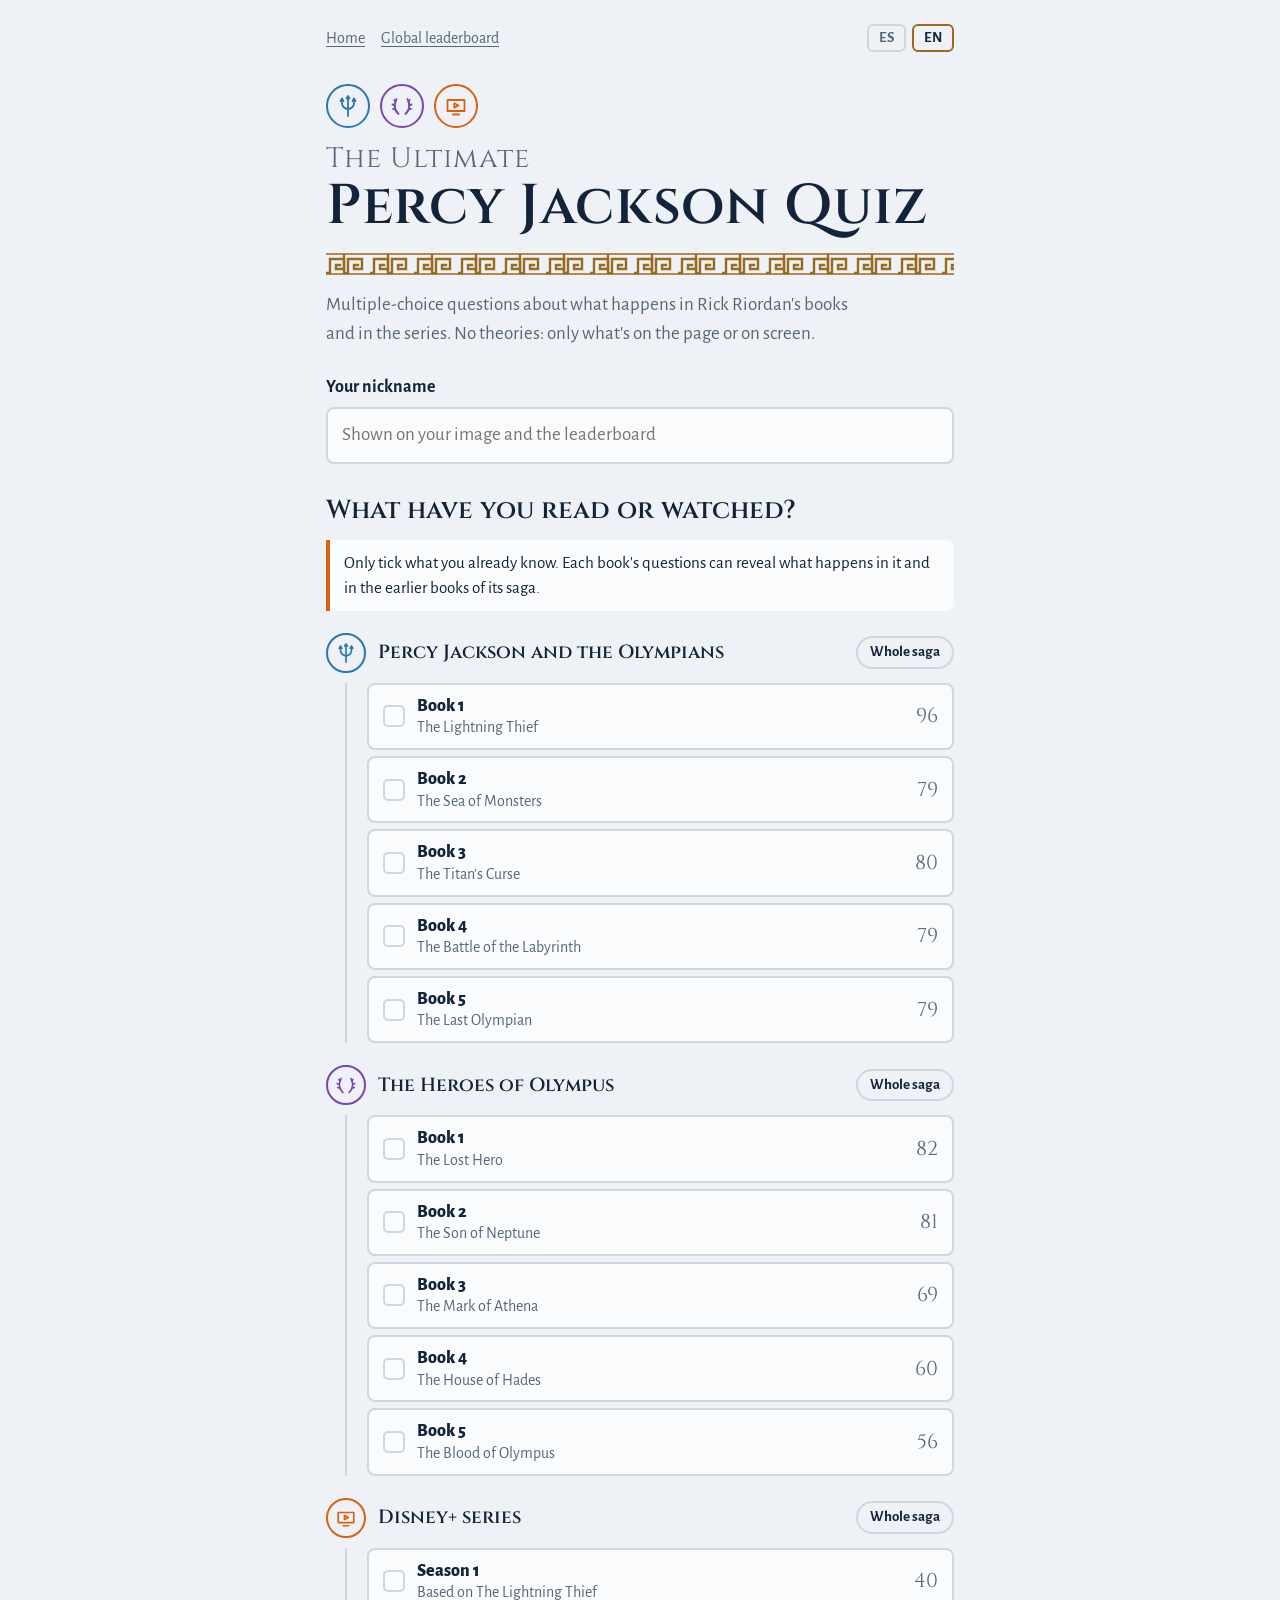
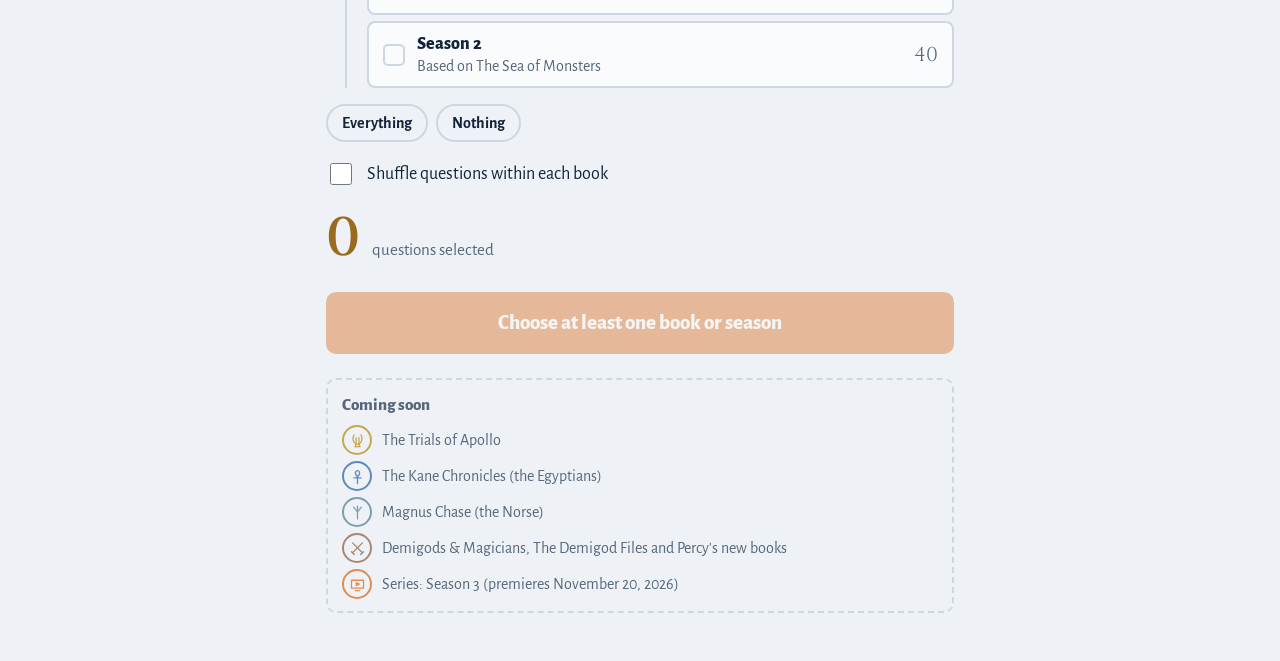
==== commit 255bc53d: "Agrega Héroes del Olimpo: 348 preguntas en 5 libros El héroe perdido, El hijo de Neptuno, La marca d" ====
--- a/quiz/index.html
+++ b/quiz/index.html
@@ -293,7 +293,7 @@
   start_none: "Elige al menos un libro o temporada",
   book: "Libro {n}", season: "Temporada {n}",
   soon_h: "Próximamente",
-  soon: [["hoo","Héroes del Olimpo (los romanos y los siete)"],["toa","Las pruebas de Apolo"],["kane","Las crónicas de los Kane (los egipcios)"],["mag","Magnus Chase (los nórdicos)"],["x","Semidioses y magos, Los archivos del semidiós y los libros nuevos de Percy"],["tv","Serie: Temporada 3 (se estrena el 20 de noviembre de 2026)"]],
+  soon: [["toa","Las pruebas de Apolo"],["kane","Las crónicas de los Kane (los egipcios)"],["mag","Magnus Chase (los nórdicos)"],["x","Semidioses y magos, Los archivos del semidiós y los libros nuevos de Percy"],["tv","Serie: Temporada 3 (se estrena el 20 de noviembre de 2026)"]],
   inter_no: "{saga} · {unit}",
   inter_count: "{n} preguntas.",
   inter_go: "Comenzar",
@@ -356,7 +356,7 @@
   ranks: ["Mortal engañado por la Niebla","Sátiro buscador novato","Campista sin reconocer de la cabaña 11","Alumno de Quirón","Ganador de captura la bandera","Héroe con su propia misión","Consejero jefe de cabaña","Guardián del pino de Thalia","Invitado de honor en el Olimpo","Campeón de los dioses"],
   perfect_all: "Eres el Oráculo de Delfos: nada se te escapa",
   perfect_multi: "Eres Atenea: la sabiduría hecha diosa",
-  perfect_part: {11:"Eres Percy Jackson: devolviste el rayo maestro", 12:"Eres Annabeth: escuchaste a las sirenas y viviste para contarlo", 13:"Eres Artemisa: ninguna presa se te escapa", 14:"Eres Dédalo: conoces cada pasillo del Laberinto", 15:"Eres el héroe de la Gran Profecía", 91:"Eres Quirón: entrenador de héroes, también en pantalla", 92:"Eres Tyson: el mejor hermano que un mestizo podría tener"},
+  perfect_part: {11:"Eres Percy Jackson: devolviste el rayo maestro", 12:"Eres Annabeth: escuchaste a las sirenas y viviste para contarlo", 13:"Eres Artemisa: ninguna presa se te escapa", 14:"Eres Dédalo: conoces cada pasillo del Laberinto", 15:"Eres el héroe de la Gran Profecía", 91:"Eres Quirón: entrenador de héroes, también en pantalla", 21:"Eres Jason Grace: perdiste la memoria, pero no el rumbo", 22:"Eres Frank Zhang: pretor de mil formas", 23:"Eres Annabeth: seguiste la marca de Atenea hasta el final", 24:"Eres Bob: el titán que eligió la amistad", 25:"Eres Leo Valdez: volviste de la muerte con estilo", 92:"Eres Tyson: el mejor hermano que un mestizo podría tener"},
   perfect_note: "100 % de aciertos. Desbloqueaste un título secreto.",
   img_correct: "respuestas correctas",
   img_pct: "{p} % de aciertos", img_pos: "puesto {p}",
@@ -386,7 +386,7 @@
   start_none: "Choose at least one book or season",
   book: "Book {n}", season: "Season {n}",
   soon_h: "Coming soon",
-  soon: [["hoo","The Heroes of Olympus (the Romans and the Seven)"],["toa","The Trials of Apollo"],["kane","The Kane Chronicles (the Egyptians)"],["mag","Magnus Chase (the Norse)"],["x","Demigods & Magicians, The Demigod Files and Percy's new books"],["tv","Series: Season 3 (premieres November 20, 2026)"]],
+  soon: [["toa","The Trials of Apollo"],["kane","The Kane Chronicles (the Egyptians)"],["mag","Magnus Chase (the Norse)"],["x","Demigods & Magicians, The Demigod Files and Percy's new books"],["tv","Series: Season 3 (premieres November 20, 2026)"]],
   inter_no: "{saga} · {unit}",
   inter_count: "{n} questions.",
   inter_go: "Begin",
@@ -449,7 +449,7 @@
   ranks: ["Mortal fooled by the Mist","Rookie satyr searcher","Unclaimed camper in Cabin 11","Chiron's student","Capture-the-flag winner","Hero with a quest of their own","Head cabin counselor","Guardian of Thalia's pine","Guest of honor on Olympus","Champion of the gods"],
   perfect_all: "You are the Oracle of Delphi: nothing gets past you",
   perfect_multi: "You are Athena: wisdom made goddess",
-  perfect_part: {11:"You are Percy Jackson: you returned the master bolt", 12:"You are Annabeth: you heard the Sirens and lived to tell", 13:"You are Artemis: no quarry escapes you", 14:"You are Daedalus: you know every passage of the Labyrinth", 15:"You are the hero of the Great Prophecy", 91:"You are Chiron: trainer of heroes, on screen too", 92:"You are Tyson: the best brother a half-blood could have"},
+  perfect_part: {11:"You are Percy Jackson: you returned the master bolt", 12:"You are Annabeth: you heard the Sirens and lived to tell", 13:"You are Artemis: no quarry escapes you", 14:"You are Daedalus: you know every passage of the Labyrinth", 15:"You are the hero of the Great Prophecy", 91:"You are Chiron: trainer of heroes, on screen too", 21:"You are Jason Grace: you lost your memory, not your way", 22:"You are Frank Zhang: praetor of a thousand shapes", 23:"You are Annabeth: you followed the Mark of Athena to the end", 24:"You are Bob: the Titan who chose friendship", 25:"You are Leo Valdez: you came back from the dead in style", 92:"You are Tyson: the best brother a half-blood could have"},
   perfect_note: "100% correct. You unlocked a secret title.",
   img_correct: "correct answers",
   img_pct: "{p}% correct", img_pos: "rank {p}",
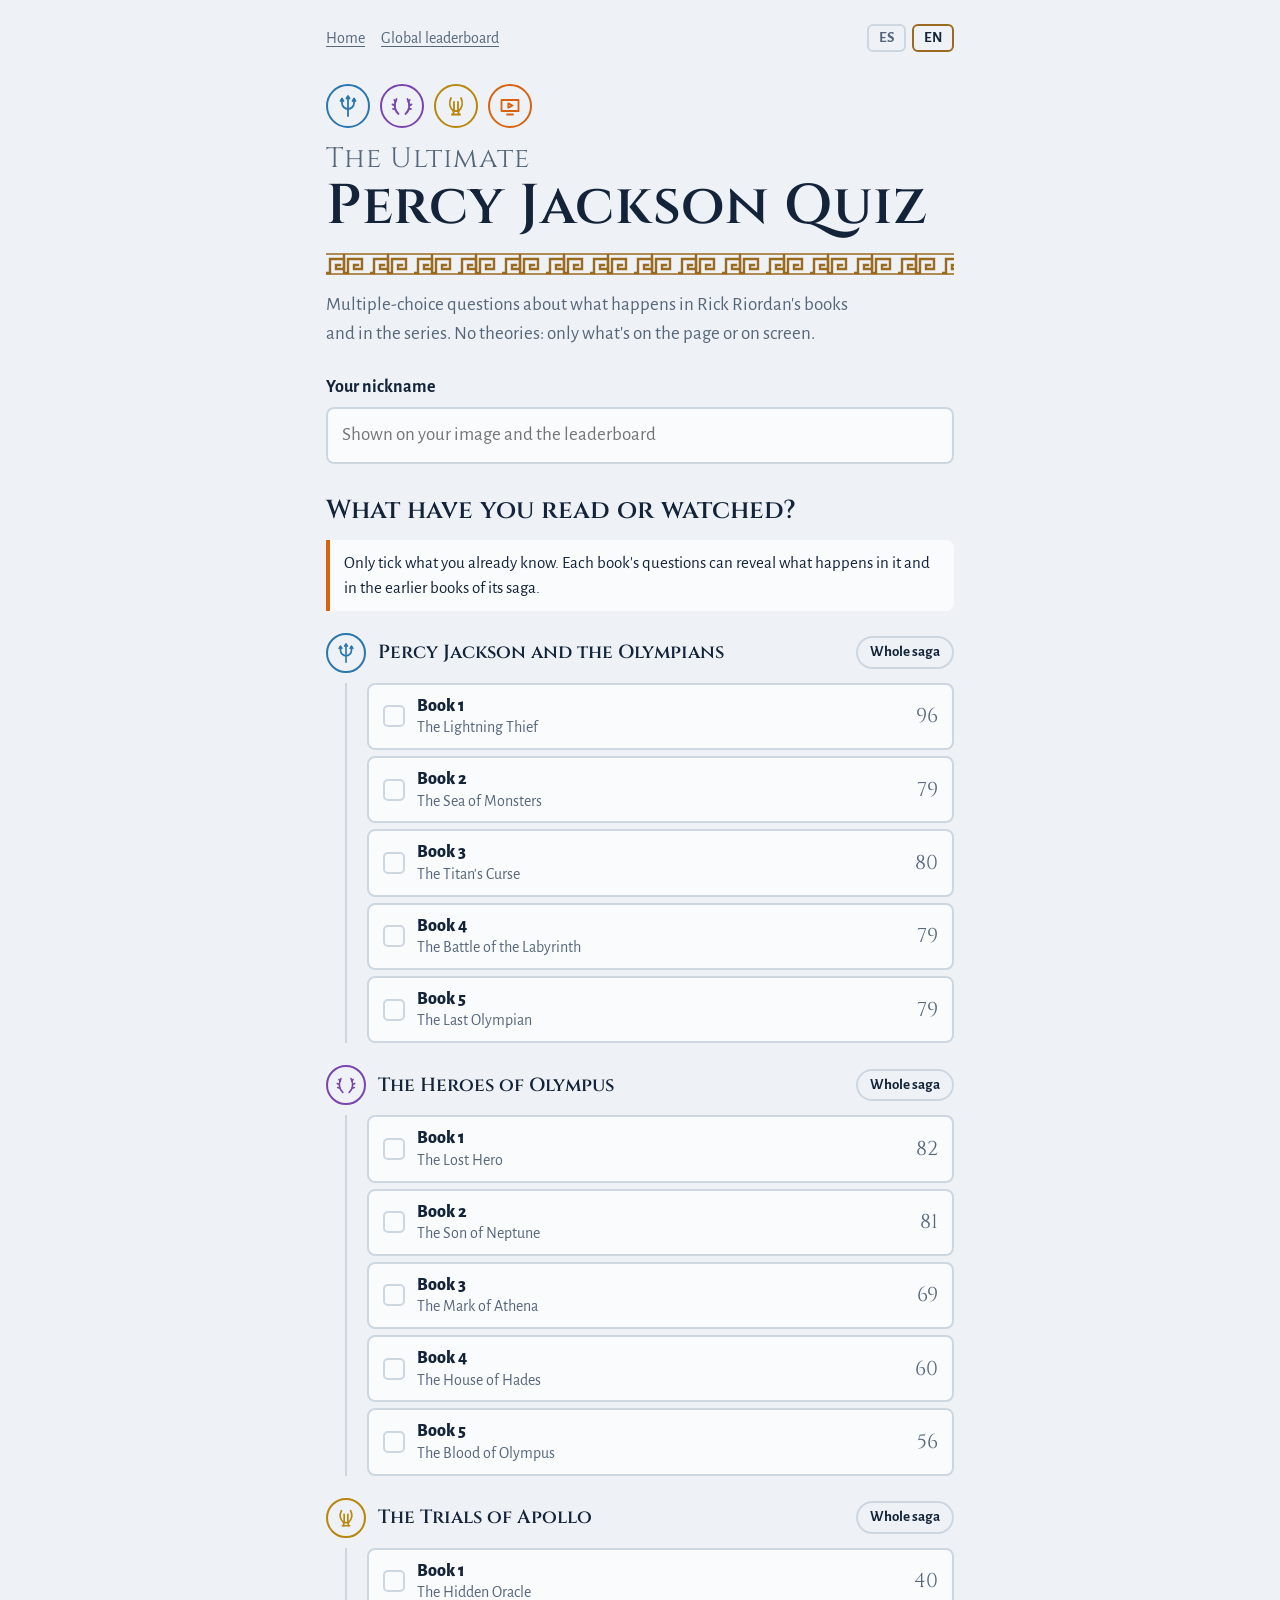
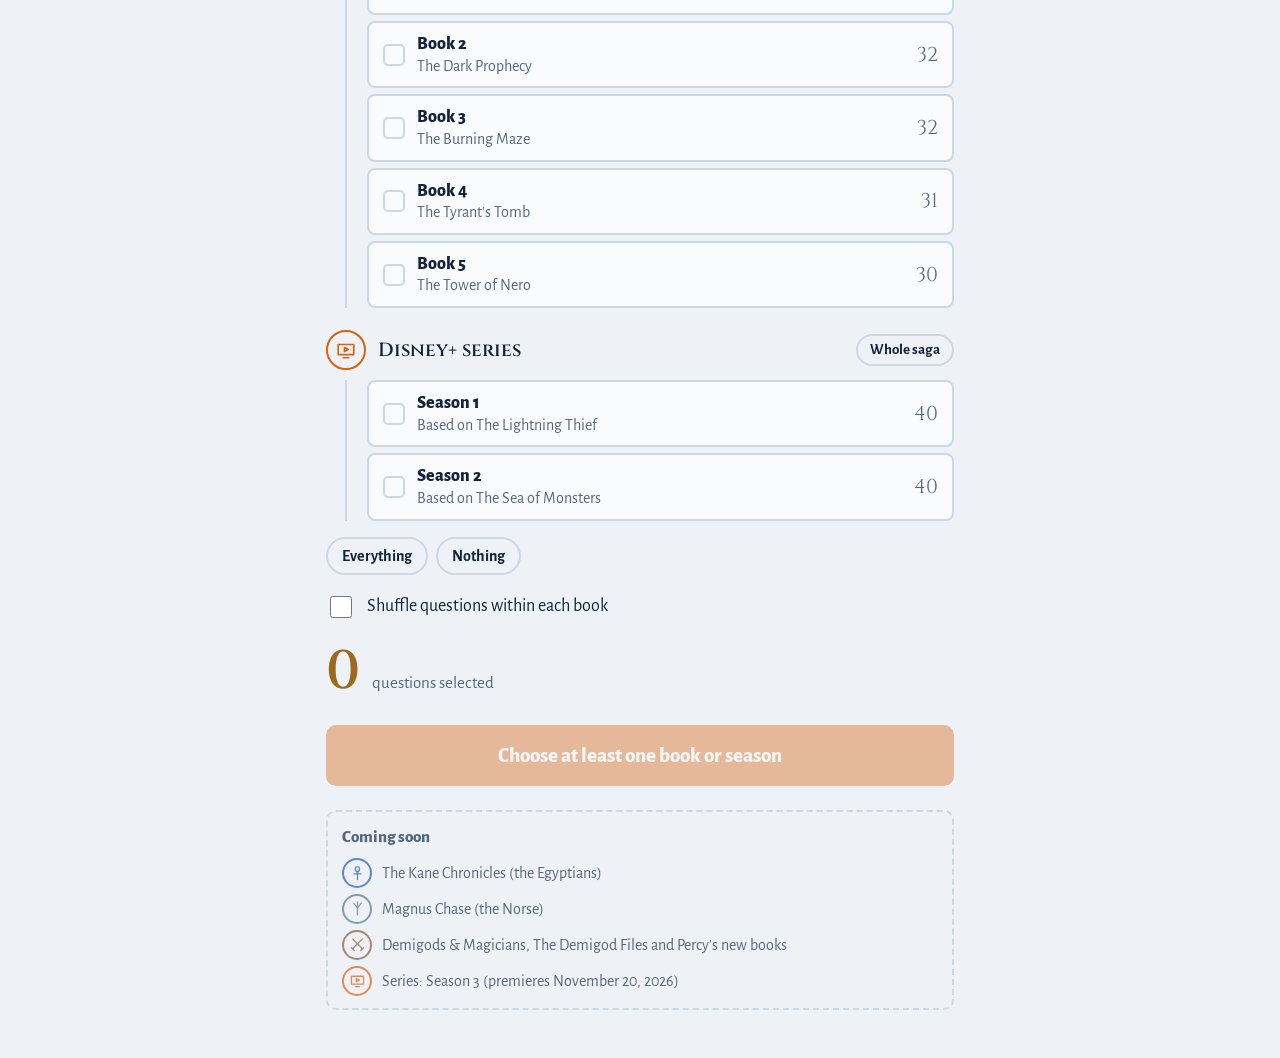
==== commit 5ba343fd: "Agrega Las pruebas de Apolo: 165 preguntas en 5 libros El oráculo oculto, La profecía oscura, El lab" ====
--- a/quiz/index.html
+++ b/quiz/index.html
@@ -293,7 +293,7 @@
   start_none: "Elige al menos un libro o temporada",
   book: "Libro {n}", season: "Temporada {n}",
   soon_h: "Próximamente",
-  soon: [["toa","Las pruebas de Apolo"],["kane","Las crónicas de los Kane (los egipcios)"],["mag","Magnus Chase (los nórdicos)"],["x","Semidioses y magos, Los archivos del semidiós y los libros nuevos de Percy"],["tv","Serie: Temporada 3 (se estrena el 20 de noviembre de 2026)"]],
+  soon: [["kane","Las crónicas de los Kane (los egipcios)"],["mag","Magnus Chase (los nórdicos)"],["x","Semidioses y magos, Los archivos del semidiós y los libros nuevos de Percy"],["tv","Serie: Temporada 3 (se estrena el 20 de noviembre de 2026)"]],
   inter_no: "{saga} · {unit}",
   inter_count: "{n} preguntas.",
   inter_go: "Comenzar",
@@ -356,7 +356,7 @@
   ranks: ["Mortal engañado por la Niebla","Sátiro buscador novato","Campista sin reconocer de la cabaña 11","Alumno de Quirón","Ganador de captura la bandera","Héroe con su propia misión","Consejero jefe de cabaña","Guardián del pino de Thalia","Invitado de honor en el Olimpo","Campeón de los dioses"],
   perfect_all: "Eres el Oráculo de Delfos: nada se te escapa",
   perfect_multi: "Eres Atenea: la sabiduría hecha diosa",
-  perfect_part: {11:"Eres Percy Jackson: devolviste el rayo maestro", 12:"Eres Annabeth: escuchaste a las sirenas y viviste para contarlo", 13:"Eres Artemisa: ninguna presa se te escapa", 14:"Eres Dédalo: conoces cada pasillo del Laberinto", 15:"Eres el héroe de la Gran Profecía", 91:"Eres Quirón: entrenador de héroes, también en pantalla", 21:"Eres Jason Grace: perdiste la memoria, pero no el rumbo", 22:"Eres Frank Zhang: pretor de mil formas", 23:"Eres Annabeth: seguiste la marca de Atenea hasta el final", 24:"Eres Bob: el titán que eligió la amistad", 25:"Eres Leo Valdez: volviste de la muerte con estilo", 92:"Eres Tyson: el mejor hermano que un mestizo podría tener"},
+  perfect_part: {11:"Eres Percy Jackson: devolviste el rayo maestro", 12:"Eres Annabeth: escuchaste a las sirenas y viviste para contarlo", 13:"Eres Artemisa: ninguna presa se te escapa", 14:"Eres Dédalo: conoces cada pasillo del Laberinto", 15:"Eres el héroe de la Gran Profecía", 91:"Eres Quirón: entrenador de héroes, también en pantalla", 21:"Eres Jason Grace: perdiste la memoria, pero no el rumbo", 22:"Eres Frank Zhang: pretor de mil formas", 23:"Eres Annabeth: seguiste la marca de Atenea hasta el final", 24:"Eres Bob: el titán que eligió la amistad", 25:"Eres Leo Valdez: volviste de la muerte con estilo", 31:"Eres Meg McCaffrey: la ama de un dios", 32:"Eres Trofonio: tu oráculo no perdona", 33:"Eres Herófila: resuelves cualquier acertijo", 34:"Eres Lavinia Asimov: el Plan L funcionó", 35:"Eres Apolo: dios otra vez, y más humano que nunca", 92:"Eres Tyson: el mejor hermano que un mestizo podría tener"},
   perfect_note: "100 % de aciertos. Desbloqueaste un título secreto.",
   img_correct: "respuestas correctas",
   img_pct: "{p} % de aciertos", img_pos: "puesto {p}",
@@ -386,7 +386,7 @@
   start_none: "Choose at least one book or season",
   book: "Book {n}", season: "Season {n}",
   soon_h: "Coming soon",
-  soon: [["toa","The Trials of Apollo"],["kane","The Kane Chronicles (the Egyptians)"],["mag","Magnus Chase (the Norse)"],["x","Demigods & Magicians, The Demigod Files and Percy's new books"],["tv","Series: Season 3 (premieres November 20, 2026)"]],
+  soon: [["kane","The Kane Chronicles (the Egyptians)"],["mag","Magnus Chase (the Norse)"],["x","Demigods & Magicians, The Demigod Files and Percy's new books"],["tv","Series: Season 3 (premieres November 20, 2026)"]],
   inter_no: "{saga} · {unit}",
   inter_count: "{n} questions.",
   inter_go: "Begin",
@@ -449,7 +449,7 @@
   ranks: ["Mortal fooled by the Mist","Rookie satyr searcher","Unclaimed camper in Cabin 11","Chiron's student","Capture-the-flag winner","Hero with a quest of their own","Head cabin counselor","Guardian of Thalia's pine","Guest of honor on Olympus","Champion of the gods"],
   perfect_all: "You are the Oracle of Delphi: nothing gets past you",
   perfect_multi: "You are Athena: wisdom made goddess",
-  perfect_part: {11:"You are Percy Jackson: you returned the master bolt", 12:"You are Annabeth: you heard the Sirens and lived to tell", 13:"You are Artemis: no quarry escapes you", 14:"You are Daedalus: you know every passage of the Labyrinth", 15:"You are the hero of the Great Prophecy", 91:"You are Chiron: trainer of heroes, on screen too", 21:"You are Jason Grace: you lost your memory, not your way", 22:"You are Frank Zhang: praetor of a thousand shapes", 23:"You are Annabeth: you followed the Mark of Athena to the end", 24:"You are Bob: the Titan who chose friendship", 25:"You are Leo Valdez: you came back from the dead in style", 92:"You are Tyson: the best brother a half-blood could have"},
+  perfect_part: {11:"You are Percy Jackson: you returned the master bolt", 12:"You are Annabeth: you heard the Sirens and lived to tell", 13:"You are Artemis: no quarry escapes you", 14:"You are Daedalus: you know every passage of the Labyrinth", 15:"You are the hero of the Great Prophecy", 91:"You are Chiron: trainer of heroes, on screen too", 21:"You are Jason Grace: you lost your memory, not your way", 22:"You are Frank Zhang: praetor of a thousand shapes", 23:"You are Annabeth: you followed the Mark of Athena to the end", 24:"You are Bob: the Titan who chose friendship", 25:"You are Leo Valdez: you came back from the dead in style", 31:"You are Meg McCaffrey: master of a god", 32:"You are Trophonius: your oracle shows no mercy", 33:"You are Herophile: no puzzle defeats you", 34:"You are Lavinia Asimov: Plan L worked", 35:"You are Apollo: a god again, and more human than ever", 92:"You are Tyson: the best brother a half-blood could have"},
   perfect_note: "100% correct. You unlocked a secret title.",
   img_correct: "correct answers",
   img_pct: "{p}% correct", img_pos: "rank {p}",
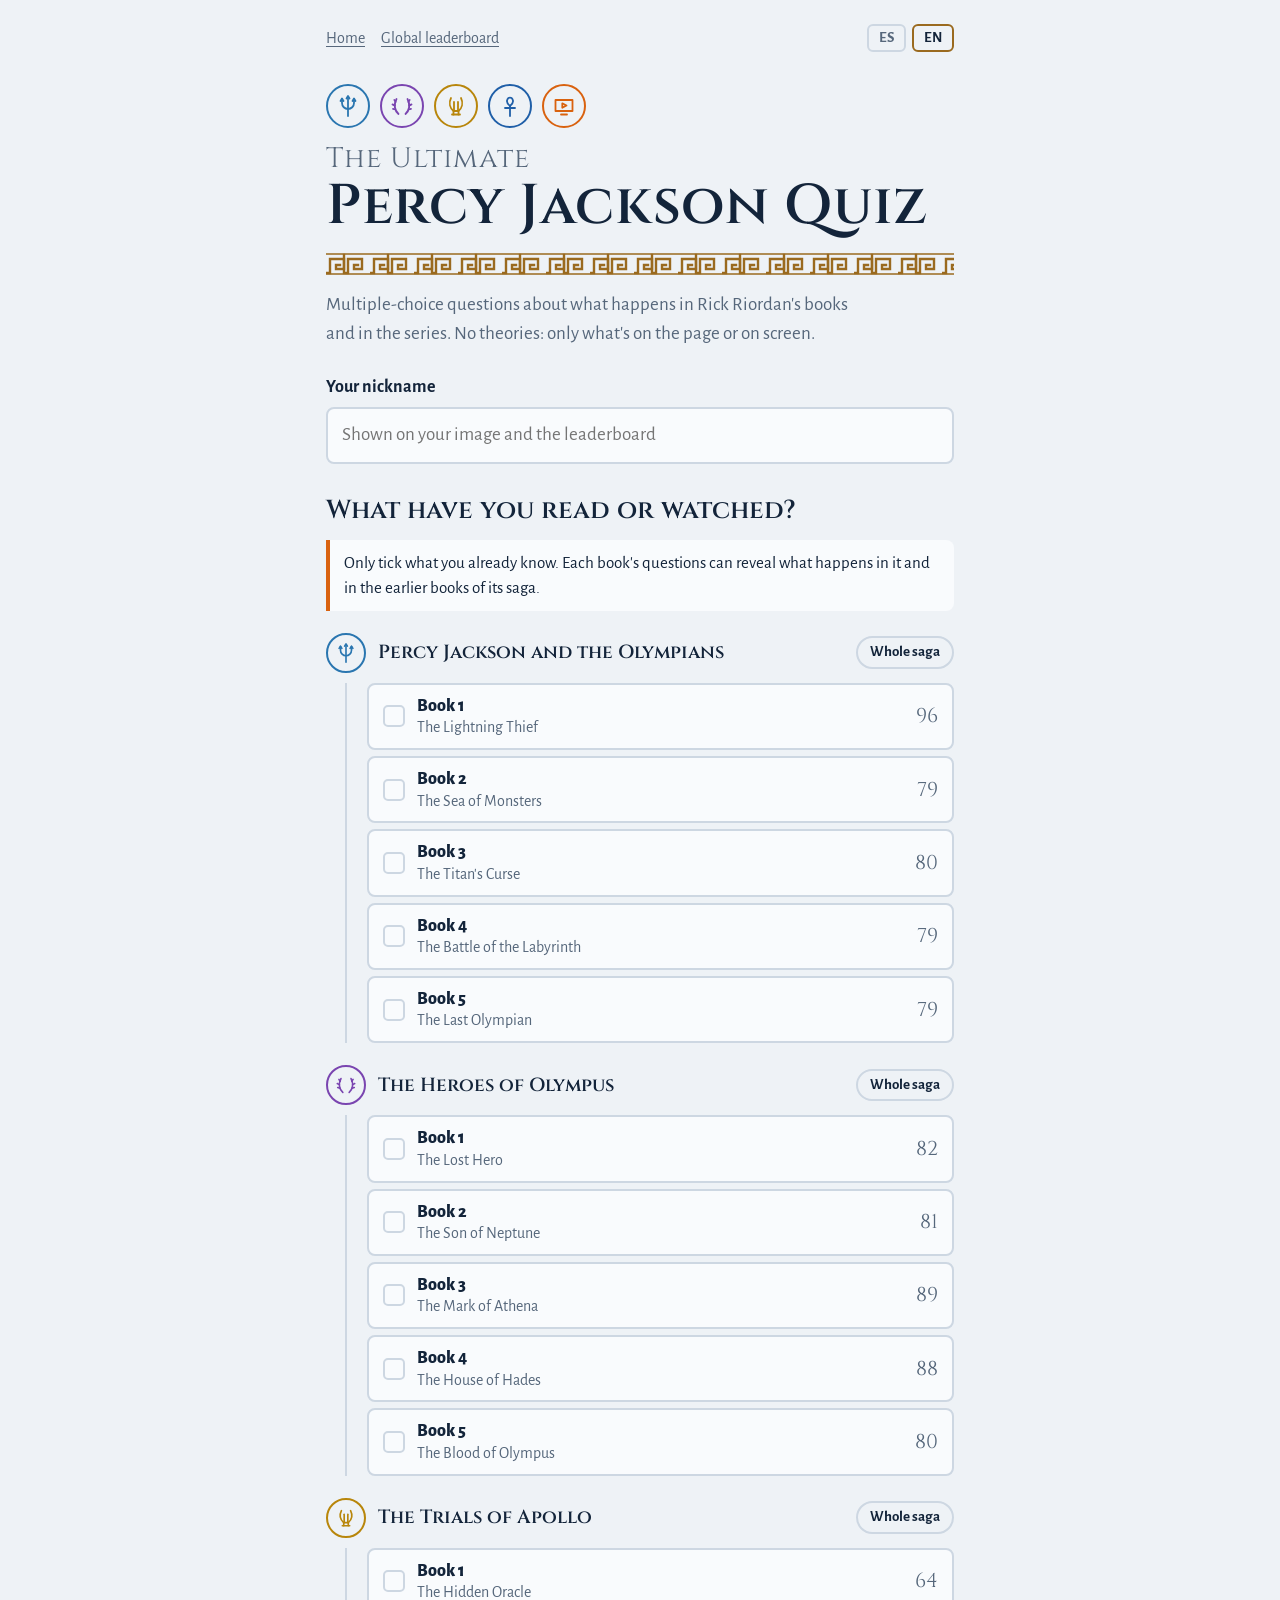
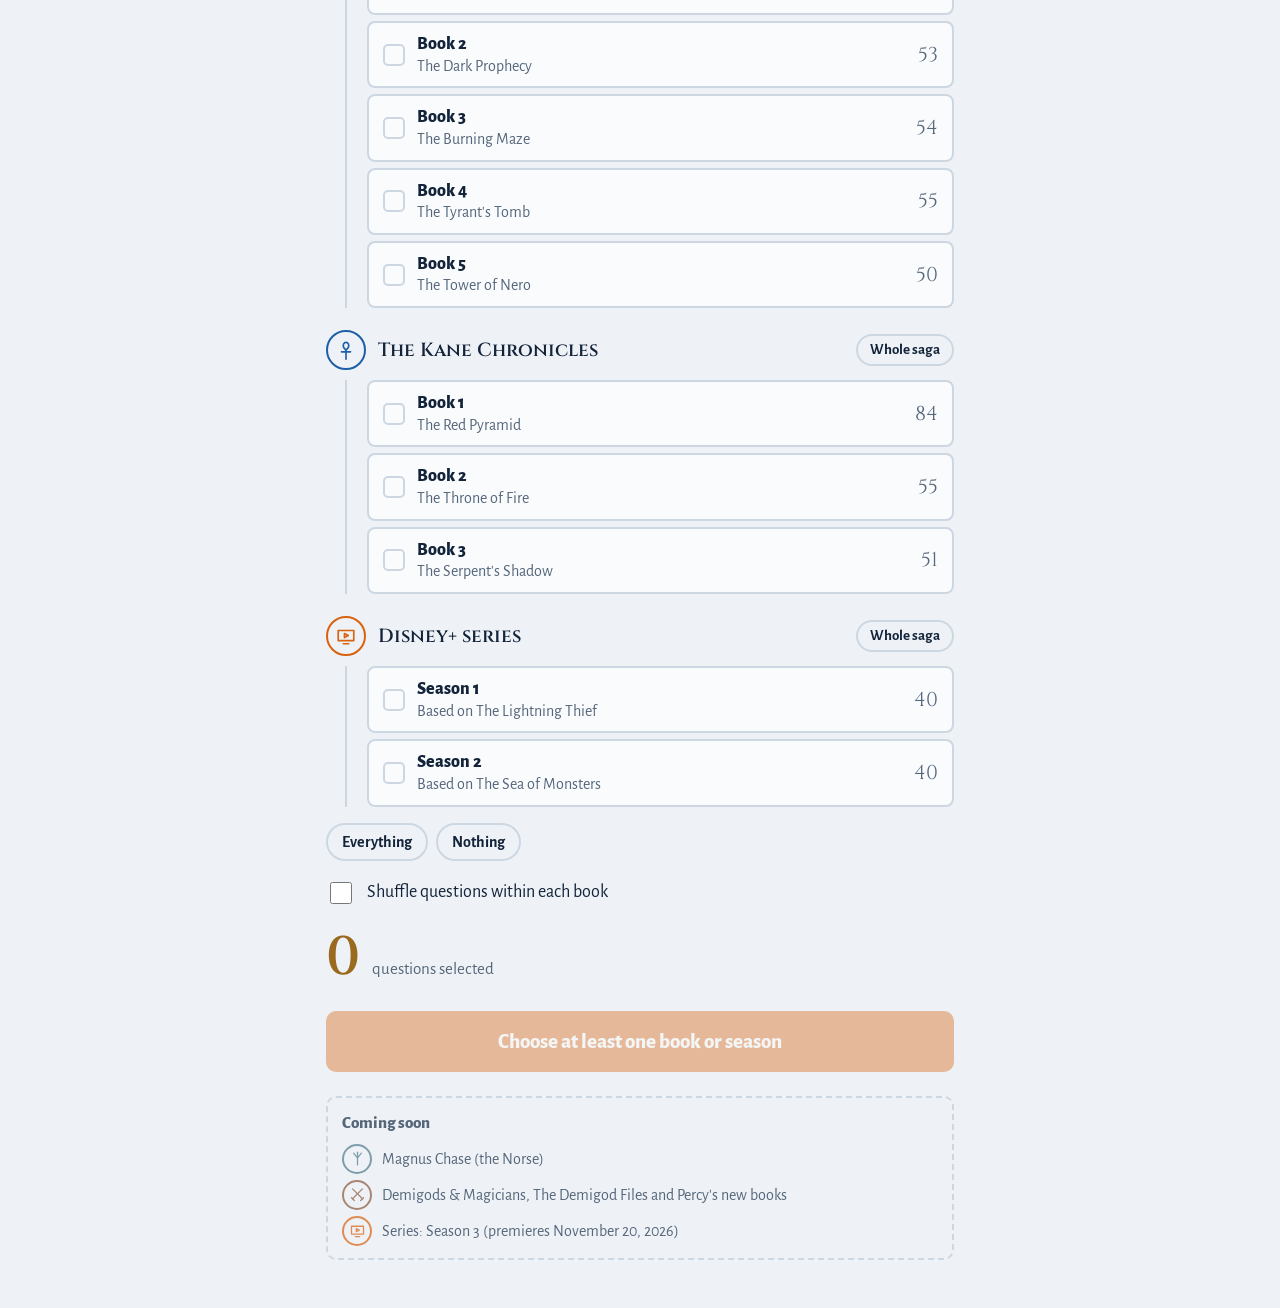
==== commit 7dd18b58: "Agrega Las crónicas de Kane (190 preguntas) y corrige nombres de HoO según Salamandra Co-Authored-By" ====
--- a/quiz/index.html
+++ b/quiz/index.html
@@ -264,7 +264,7 @@
   pjo:  {num:1, es:"Percy Jackson y los dioses del Olimpo", en:"Percy Jackson and the Olympians", unit:"book"},
   hoo:  {num:2, es:"Héroes del Olimpo", en:"The Heroes of Olympus", unit:"book"},
   toa:  {num:3, es:"Las pruebas de Apolo", en:"The Trials of Apollo", unit:"book"},
-  kane: {num:4, es:"Las crónicas de los Kane", en:"The Kane Chronicles", unit:"book"},
+  kane: {num:4, es:"Las crónicas de Kane", en:"The Kane Chronicles", unit:"book"},
   mag:  {num:5, es:"Magnus Chase y los dioses de Asgard", en:"Magnus Chase and the Gods of Asgard", unit:"book"},
   x:    {num:6, es:"Cruces y otros libros", en:"Crossovers and more", unit:"book"},
   tv:   {num:9, es:"Serie de Disney+", en:"Disney+ series", unit:"season"}
@@ -293,7 +293,7 @@
   start_none: "Elige al menos un libro o temporada",
   book: "Libro {n}", season: "Temporada {n}",
   soon_h: "Próximamente",
-  soon: [["kane","Las crónicas de los Kane (los egipcios)"],["mag","Magnus Chase (los nórdicos)"],["x","Semidioses y magos, Los archivos del semidiós y los libros nuevos de Percy"],["tv","Serie: Temporada 3 (se estrena el 20 de noviembre de 2026)"]],
+  soon: [["mag","Magnus Chase (los nórdicos)"],["x","Semidioses y magos, Los archivos del semidiós y los libros nuevos de Percy"],["tv","Serie: Temporada 3 (se estrena el 20 de noviembre de 2026)"]],
   inter_no: "{saga} · {unit}",
   inter_count: "{n} preguntas.",
   inter_go: "Comenzar",
@@ -356,7 +356,7 @@
   ranks: ["Mortal engañado por la Niebla","Sátiro buscador novato","Campista sin reconocer de la cabaña 11","Alumno de Quirón","Ganador de captura la bandera","Héroe con su propia misión","Consejero jefe de cabaña","Guardián del pino de Thalia","Invitado de honor en el Olimpo","Campeón de los dioses"],
   perfect_all: "Eres el Oráculo de Delfos: nada se te escapa",
   perfect_multi: "Eres Atenea: la sabiduría hecha diosa",
-  perfect_part: {11:"Eres Percy Jackson: devolviste el rayo maestro", 12:"Eres Annabeth: escuchaste a las sirenas y viviste para contarlo", 13:"Eres Artemisa: ninguna presa se te escapa", 14:"Eres Dédalo: conoces cada pasillo del Laberinto", 15:"Eres el héroe de la Gran Profecía", 91:"Eres Quirón: entrenador de héroes, también en pantalla", 21:"Eres Jason Grace: perdiste la memoria, pero no el rumbo", 22:"Eres Frank Zhang: pretor de mil formas", 23:"Eres Annabeth: seguiste la marca de Atenea hasta el final", 24:"Eres Bob: el titán que eligió la amistad", 25:"Eres Leo Valdez: volviste de la muerte con estilo", 31:"Eres Meg McCaffrey: la ama de un dios", 32:"Eres Trofonio: tu oráculo no perdona", 33:"Eres Herófila: resuelves cualquier acertijo", 34:"Eres Lavinia Asimov: el Plan L funcionó", 35:"Eres Apolo: dios otra vez, y más humano que nunca", 92:"Eres Tyson: el mejor hermano que un mestizo podría tener"},
+  perfect_part: {11:"Eres Percy Jackson: devolviste el rayo maestro", 12:"Eres Annabeth: escuchaste a las sirenas y viviste para contarlo", 13:"Eres Artemisa: ninguna presa se te escapa", 14:"Eres Dédalo: conoces cada pasillo del Laberinto", 15:"Eres el héroe de la Gran Profecía", 91:"Eres Quirón: entrenador de héroes, también en pantalla", 21:"Eres Jason Grace: perdiste la memoria, pero no el rumbo", 22:"Eres Frank Zhang: pretor de mil formas", 23:"Eres Annabeth: seguiste la marca de Atenea hasta el final", 24:"Eres Bob: el titán que eligió la amistad", 25:"Eres Leo Valdez: volviste de la muerte con estilo", 31:"Eres Meg McCaffrey: la ama de un dios", 32:"Eres Trofonio: tu oráculo no perdona", 33:"Eres Herófila: resuelves cualquier acertijo", 34:"Eres Lavinia Asimov: claqué, chicle y manubalista", 35:"Eres Apolo: dios otra vez, y más humano que nunca", 92:"Eres Tyson: el mejor hermano que un mestizo podría tener", 41:"Eres Sadie Kane: pronunciaste el nombre secreto de Set", 42:"Eres Bes: ¡UH!", 43:"Eres Carter Kane: faraón de la Casa de la Vida"},
   perfect_note: "100 % de aciertos. Desbloqueaste un título secreto.",
   img_correct: "respuestas correctas",
   img_pct: "{p} % de aciertos", img_pos: "puesto {p}",
@@ -386,7 +386,7 @@
   start_none: "Choose at least one book or season",
   book: "Book {n}", season: "Season {n}",
   soon_h: "Coming soon",
-  soon: [["kane","The Kane Chronicles (the Egyptians)"],["mag","Magnus Chase (the Norse)"],["x","Demigods & Magicians, The Demigod Files and Percy's new books"],["tv","Series: Season 3 (premieres November 20, 2026)"]],
+  soon: [["mag","Magnus Chase (the Norse)"],["x","Demigods & Magicians, The Demigod Files and Percy's new books"],["tv","Series: Season 3 (premieres November 20, 2026)"]],
   inter_no: "{saga} · {unit}",
   inter_count: "{n} questions.",
   inter_go: "Begin",
@@ -449,7 +449,7 @@
   ranks: ["Mortal fooled by the Mist","Rookie satyr searcher","Unclaimed camper in Cabin 11","Chiron's student","Capture-the-flag winner","Hero with a quest of their own","Head cabin counselor","Guardian of Thalia's pine","Guest of honor on Olympus","Champion of the gods"],
   perfect_all: "You are the Oracle of Delphi: nothing gets past you",
   perfect_multi: "You are Athena: wisdom made goddess",
-  perfect_part: {11:"You are Percy Jackson: you returned the master bolt", 12:"You are Annabeth: you heard the Sirens and lived to tell", 13:"You are Artemis: no quarry escapes you", 14:"You are Daedalus: you know every passage of the Labyrinth", 15:"You are the hero of the Great Prophecy", 91:"You are Chiron: trainer of heroes, on screen too", 21:"You are Jason Grace: you lost your memory, not your way", 22:"You are Frank Zhang: praetor of a thousand shapes", 23:"You are Annabeth: you followed the Mark of Athena to the end", 24:"You are Bob: the Titan who chose friendship", 25:"You are Leo Valdez: you came back from the dead in style", 31:"You are Meg McCaffrey: master of a god", 32:"You are Trophonius: your oracle shows no mercy", 33:"You are Herophile: no puzzle defeats you", 34:"You are Lavinia Asimov: Plan L worked", 35:"You are Apollo: a god again, and more human than ever", 92:"You are Tyson: the best brother a half-blood could have"},
+  perfect_part: {11:"You are Percy Jackson: you returned the master bolt", 12:"You are Annabeth: you heard the Sirens and lived to tell", 13:"You are Artemis: no quarry escapes you", 14:"You are Daedalus: you know every passage of the Labyrinth", 15:"You are the hero of the Great Prophecy", 91:"You are Chiron: trainer of heroes, on screen too", 21:"You are Jason Grace: you lost your memory, not your way", 22:"You are Frank Zhang: praetor of a thousand shapes", 23:"You are Annabeth: you followed the Mark of Athena to the end", 24:"You are Bob: the Titan who chose friendship", 25:"You are Leo Valdez: you came back from the dead in style", 31:"You are Meg McCaffrey: master of a god", 32:"You are Trophonius: your oracle shows no mercy", 33:"You are Herophile: no puzzle defeats you", 34:"You are Lavinia Asimov: tap shoes, gum and a manuballista", 35:"You are Apollo: a god again, and more human than ever", 92:"You are Tyson: the best brother a half-blood could have", 41:"You are Sadie Kane: you spoke Set's secret name", 42:"You are Bes: BOO!", 43:"You are Carter Kane: pharaoh of the House of Life"},
   perfect_note: "100% correct. You unlocked a secret title.",
   img_correct: "correct answers",
   img_pct: "{p}% correct", img_pos: "rank {p}",
